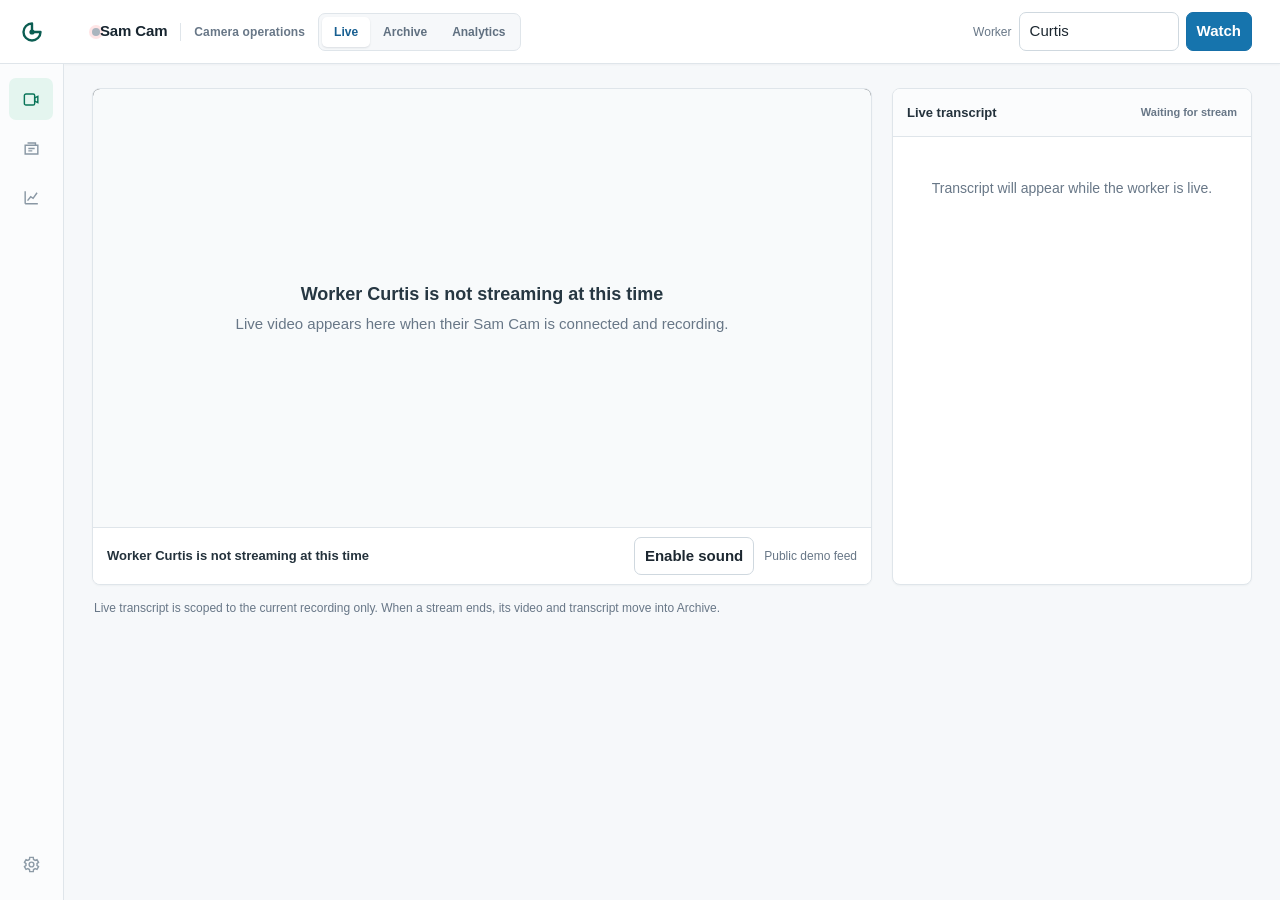
==== cloud/static/index.html @ cf52ad5e "Use conservative archive audio restoration" ====
<!doctype html>
<html lang="en">
<head>
<meta charset="utf-8">
<meta name="viewport" content="width=device-width, initial-scale=1">
<title>Sam Cam</title>
<link rel="icon" type="image/x-icon" href="/static/favicon.ico">
<style>
  :root { color-scheme:dark; --bg:#0d0f12; --panel:#151a20; --panel2:#1b222a; --line:#2a333e; --text:#edf1f7; --muted:#9aa6b5; --green:#45d98b; --red:#ff5a5f; --blue:#7eb7ff; --amber:#f5bd5b; }
  * { box-sizing:border-box; } body { margin:0; min-height:100vh; background:var(--bg); color:var(--text); font:15px/1.5 ui-sans-serif,-apple-system,BlinkMacSystemFont,"Segoe UI",sans-serif; }
  header { min-height:62px; display:flex; align-items:center; gap:20px; padding:10px 22px; border-bottom:1px solid var(--line); background:var(--panel); }
  .brand { font-weight:800; letter-spacing:.02em; white-space:nowrap; } .dot { width:9px; height:9px; display:inline-block; margin-right:8px; border-radius:50%; background:var(--red); box-shadow:0 0 0 3px #ff5a5f28; } .dot.live { background:var(--green); box-shadow:0 0 0 3px #45d98b28; }
  .tabs { display:flex; gap:2px; padding:3px; border:1px solid var(--line); border-radius:8px; background:#11161c; } .tabs button { border:0; background:transparent; color:var(--muted); border-radius:5px; padding:5px 12px; } .tabs button.selected { background:#2a3541; color:var(--text); }
  .worker-form { margin-left:auto; display:flex; align-items:center; gap:8px; } input,button { border:1px solid var(--line); border-radius:7px; background:var(--panel2); color:var(--text); font:inherit; padding:7px 10px; } button { cursor:pointer; } button:hover { background:#26313d; } input { width:142px; }
  main { max-width:1360px; margin:0 auto; padding:22px; } .hidden { display:none !important; } .view { min-width:0; } .hint,.muted { color:var(--muted); font-size:12px; } .empty { color:var(--muted); padding:28px 16px; text-align:center; } .sr-only { position:absolute; width:1px; height:1px; padding:0; margin:-1px; overflow:hidden; clip:rect(0,0,0,0); white-space:nowrap; border:0; }
  .live-grid { display:grid; grid-template-columns:minmax(0,1fr) minmax(280px,360px); gap:18px; } .stage,.transcript,.archive-list,.archive-stage,.analytics-panel { border:1px solid var(--line); border-radius:10px; overflow:hidden; background:var(--panel); }
  .stream { position:relative; min-height:320px; aspect-ratio:16/9; background:#000; } #feed,#archiveVideo,#archiveVideoNext { width:100%; height:100%; position:absolute; inset:0; object-fit:contain; background:#000; } .archive-video { z-index:1; transition:opacity .12s ease; } .archive-video.archive-active { z-index:2; opacity:1; pointer-events:auto; } .archive-video.archive-inactive { z-index:1; opacity:0; pointer-events:none; } .offline { position:absolute; inset:0; display:grid; place-items:center; padding:30px; text-align:center; color:var(--muted); background:#000; } .offline b { display:block; color:var(--text); font-size:18px; margin-bottom:5px; }
  .live-label { position:absolute; top:13px; left:13px; border:1px solid #74343a; border-radius:999px; background:#181116df; color:#ff9b9e; padding:3px 9px; font-size:11px; font-weight:800; letter-spacing:.11em; }
  .bar,.panel-head { display:flex; align-items:center; gap:10px; padding:11px 14px; border-top:1px solid var(--line); } .bar strong,.panel-head strong { margin-right:auto; } .panel-head { border-top:0; border-bottom:1px solid var(--line); }
  #transcript { min-height:340px; max-height:calc(100vh - 155px); overflow:auto; padding:13px 15px; } .line + .line { margin-top:9px; } .time { color:var(--muted); font-size:12px; margin-right:8px; font-variant-numeric:tabular-nums; }
  .notice { margin:14px 2px 0; color:var(--muted); font-size:12px; }
  .archive-grid { display:grid; grid-template-columns:290px minmax(0,1fr); gap:18px; } .archive-list { min-height:560px; } #archiveList { max-height:600px; overflow:auto; } .archive-card { display:block; width:100%; padding:12px 14px; border:0; border-bottom:1px solid var(--line); border-radius:0; background:transparent; text-align:left; } .archive-card:hover,.archive-card.selected { background:#202a35; } .archive-card .title { display:block; font-weight:650; } .archive-card .meta { display:block; color:var(--muted); font-size:12px; margin-top:2px; }
  .archive-player { position:relative; min-height:330px; aspect-ratio:16/9; background:#000; } .archive-player .offline { z-index:3; } .archive-parts { display:flex; gap:8px; flex-wrap:wrap; padding:10px 14px; border-top:1px solid var(--line); background:#11161c; } .archive-part { padding:5px 9px; font-size:12px; } .archive-part.selected { border-color:#278a5d; color:var(--green); background:#173426; }
  .archive-details { display:grid; grid-template-columns:minmax(0,1fr) minmax(250px,340px); min-height:230px; } .archive-copy { padding:13px 15px; } #archiveTranscript { border-left:1px solid var(--line); min-height:230px; max-height:310px; overflow:auto; padding:13px 15px; } .archive-copy h2 { margin:0; font-size:16px; } .archive-copy p { margin:5px 0 0; color:var(--muted); font-size:13px; } .archive-device { display:inline-flex; margin-top:9px; border:1px solid #376584; border-radius:999px; background:#132536; color:#a9d6ff; padding:3px 8px; font-size:11px; font-weight:650; }
  .audio-comparison { border-top:1px solid var(--line); background:#11161c; } .audio-compare-head { padding:12px 14px 9px; } .audio-compare-head strong { display:block; font-size:14px; } .audio-compare-head .hint { display:block; margin-top:2px; } .audio-compare-grid { display:grid; grid-template-columns:repeat(2,minmax(0,1fr)); gap:10px; padding:0 14px 14px; } .audio-compare-card { min-width:0; border:1px solid var(--line); border-radius:8px; padding:10px; background:var(--panel2); } .audio-compare-title { display:flex; align-items:baseline; justify-content:space-between; gap:8px; margin-bottom:8px; } .audio-compare-title strong { font-size:13px; } .audio-waveform { display:block; width:100%; height:58px; margin:0 0 8px; border-radius:5px; background:#0c1116; } .audio-compare-card audio { display:block; width:100%; height:32px; } .audio-compare-card audio[aria-hidden="true"] { display:none; }
  .analytics-panel { padding-bottom:18px; } .analytics-head { padding:17px 18px; display:flex; align-items:end; gap:16px; flex-wrap:wrap; border-bottom:1px solid var(--line); } .analytics-head h1 { margin:0; font-size:18px; } .analytics-head p { margin:2px 0 0; color:var(--muted); font-size:13px; } .analytics-badge { align-self:center; margin-left:auto; border:1px solid #5d4c26; color:var(--amber); border-radius:999px; font-size:10px; letter-spacing:.08em; padding:3px 7px; text-transform:uppercase; }
  .analytics-field { display:grid; gap:4px; color:var(--muted); font-size:11px; } .analytics-field select { min-width:240px; max-width:360px; padding:7px 30px 7px 9px; color:var(--text); background:var(--panel2); border:1px solid var(--line); border-radius:7px; font:inherit; }
  .analytics-loading { padding:38px 18px; color:var(--muted); text-align:center; } .analytics-body { padding:18px; display:grid; gap:18px; } .assumption-controls { display:grid; grid-template-columns:repeat(3,minmax(160px,1fr)); gap:14px; padding-bottom:14px; border-bottom:1px solid var(--line); } .assumption-controls label { display:grid; grid-template-columns:1fr auto; gap:5px 10px; color:var(--muted); font-size:11px; } .assumption-controls input,.assumption-controls select { grid-column:1 / -1; width:100%; } .assumption-controls input { padding:0; accent-color:var(--green); } .assumption-controls select { color:var(--text); background:var(--panel2); border:1px solid var(--line); border-radius:7px; padding:6px 9px; font:inherit; } .control-value { color:var(--text); font-size:13px; font-variant-numeric:tabular-nums; }
  .metric-grid { display:grid; grid-template-columns:repeat(5,minmax(120px,1fr)); gap:10px; } .metric { border:1px solid var(--line); border-radius:8px; padding:11px 12px; background:var(--panel2); } .metric .label { color:var(--muted); font-size:10px; letter-spacing:.07em; text-transform:uppercase; } .metric .value { margin-top:3px; font-size:22px; font-weight:730; font-variant-numeric:tabular-nums; } .metric .sub { color:var(--muted); font-size:11px; }
  .analytics-grid { display:grid; grid-template-columns:minmax(0,1.35fr) minmax(280px,.85fr); gap:18px; } .chart-card { min-width:0; border:1px solid var(--line); border-radius:9px; background:#11161c; padding:14px; } .chart-card h2 { margin:0; font-size:14px; } .chart-card p { margin:2px 0 12px; color:var(--muted); font-size:12px; } .chart { min-height:250px; } .chart svg { display:block; width:100%; height:auto; } .gridline { stroke:#2a333e; stroke-width:1; } .axis-label { fill:#9aa6b5; font-size:10px; } .battery-line { fill:none; stroke:#45d98b; stroke-width:2.2; stroke-dasharray:5 4; } .motion-line { fill:none; stroke:#ff5a5f; stroke-width:1.8; stroke-dasharray:2 3; } .lighting-line { fill:none; stroke:#7aa7ff; stroke-width:1.8; } .sample-point { fill:#4d5c6c; opacity:.55; } .pareto-line { fill:none; stroke:#f5bd5b; stroke-width:2; } .pareto-point { fill:#f5bd5b; stroke:#11161c; stroke-width:1.5; }
  .legend { display:flex; gap:11px; flex-wrap:wrap; color:var(--muted); font-size:11px; margin:0 0 8px; } .legend b { font-weight:650; } .legend .battery { color:var(--green); } .legend .motion { color:var(--red); } .legend .lighting { color:#7aa7ff; }
  .market-fit { border-top:1px solid var(--line); padding-top:15px; } .market-fit h2 { margin:0 0 8px; font-size:14px; } .fit-table { width:100%; border-collapse:collapse; font-variant-numeric:tabular-nums; } .fit-table th,.fit-table td { padding:8px 10px; text-align:left; border-bottom:1px solid var(--line); } .fit-table th { color:var(--muted); font-size:10px; text-transform:uppercase; letter-spacing:.06em; } .fit-score { display:flex; align-items:center; gap:8px; min-width:110px; } .fit-bar { width:76px; height:5px; border-radius:999px; background:var(--line); overflow:hidden; } .fit-bar span { display:block; height:100%; background:var(--green); } .analytics-foot { color:var(--muted); font-size:11px; display:flex; gap:14px; flex-wrap:wrap; } .analytics-foot b { color:var(--text); font-weight:600; }
  @media (max-width:900px) { header { flex-wrap:wrap; gap:10px; } .worker-form { margin-left:0; width:100%; } .worker-form input { flex:1; } .live-grid,.archive-grid,.analytics-grid,.audio-compare-grid { grid-template-columns:1fr; } .archive-list { min-height:0; } #archiveList { max-height:250px; } .metric-grid { grid-template-columns:repeat(2,minmax(0,1fr)); } #transcript { min-height:180px; max-height:280px; } .archive-details { grid-template-columns:1fr; } #archiveTranscript { border-left:0; border-top:1px solid var(--line); } .analytics-field,.analytics-field select { width:100%; min-width:0; max-width:none; } .assumption-controls { grid-template-columns:1fr; } }
</style>
<link rel="stylesheet" href="/static/samsara-ui.css">
</head>
<body>
<aside class="app-rail" aria-label="Application navigation">
  <div class="rail-mark" aria-hidden="true"><svg viewBox="0 0 24 24" fill="none"><path d="M12 3.5a8.5 8.5 0 1 0 8.5 8.5M12 3.5v8.5h8.5" stroke="currentColor" stroke-width="2.4" stroke-linecap="round"/><circle cx="12" cy="12" r="2.6" fill="currentColor"/></svg></div>
  <nav class="rail-nav" aria-label="Workspace views">
    <button class="rail-item active" type="button" data-rail-tab="live" aria-label="Live stream" title="Live stream"><svg viewBox="0 0 24 24"><rect x="3" y="5" width="13" height="14" rx="2"/><path d="m16 10 4-2v8l-4-2z"/></svg></button>
    <button class="rail-item" type="button" data-rail-tab="archive" aria-label="Archive" title="Archive"><svg viewBox="0 0 24 24"><path d="M4 8h16v11H4z"/><path d="M7 5h10v3M8 12h8M8 15h5"/></svg></button>
    <button class="rail-item" type="button" data-rail-tab="analytics" aria-label="Analytics" title="Analytics"><svg viewBox="0 0 24 24"><path d="M4 20V4M4 20h16"/><path d="m7 16 4-5 3 2 5-7"/></svg></button>
  </nav>
  <div class="rail-bottom" aria-hidden="true">
    <span class="rail-item rail-utility"><svg viewBox="0 0 24 24"><circle cx="12" cy="12" r="3"/><path d="M19 12a7.2 7.2 0 0 0-.09-1.13l2-1.56-2-3.46-2.36.95a7.4 7.4 0 0 0-1.96-1.13L14.25 3h-4.5l-.34 2.73A7.4 7.4 0 0 0 7.45 6.86l-2.36-.95-2 3.46 2 1.56A7.2 7.2 0 0 0 5 12c0 .39.03.76.09 1.13l-2 1.56 2 3.46 2.36-.95c.6.48 1.26.86 1.96 1.13L9.75 21h4.5l.34-2.73c.7-.27 1.36-.65 1.96-1.13l2.36.95 2-3.46-2-1.56c.06-.37.09-.74.09-1.13Z"/></svg></span>
  </div>
</aside>
<header>
  <div class="brand"><span id="dot" class="dot"></span>Sam Cam</div>
  <span class="workspace-label">Camera operations</span>
  <nav class="tabs" aria-label="Sam Cam views">
    <button class="selected" data-tab="live">Live</button>
    <button data-tab="archive">Archive</button>
    <button data-tab="analytics">Analytics</button>
  </nav>
  <form class="worker-form" id="workerForm">
    <label class="hint" for="worker">Worker</label>
    <input id="worker" maxlength="63" autocomplete="name" value="Curtis" aria-label="Worker name">
    <button>Watch</button>
  </form>
</header>
<main>
  <section class="view" id="liveView">
    <div class="live-grid">
      <section class="stage">
        <div class="stream">
          <img id="feed" class="hidden" alt="Live Sam Cam video">
          <div class="offline" id="offline"><div><b id="offlineTitle">Worker Curtis is not streaming at this time</b><span>Live video appears here when their Sam Cam is connected and recording.</span></div></div>
          <div id="liveLabel" class="live-label hidden">● LIVE</div>
        </div>
        <div class="bar"><strong id="status">Checking Curtis…</strong><button id="audioToggle" type="button" disabled>Enable sound</button><span class="hint">Public demo feed</span></div>
      </section>
      <section class="transcript">
        <div class="panel-head"><strong>Live transcript</strong><span id="transcriptStatus" class="hint">Waiting for stream</span></div>
        <div id="transcript"><div class="empty">Transcript will appear while the worker is live.</div></div>
      </section>
    </div>
    <p class="notice">Live transcript is scoped to the current recording only. When a stream ends, its video and transcript move into Archive.</p>
  </section>

  <section class="view hidden" id="archiveView">
    <div class="archive-grid">
      <aside class="archive-list"><div class="panel-head"><strong>Recorded sessions</strong><span id="archiveStatus" class="hint" role="status"></span><span id="archiveCount" class="hint"></span></div><div id="archiveList"><div class="empty">Loading archive…</div></div></aside>
      <section class="archive-stage">
        <div class="archive-player"><video id="archiveVideo" controls playsinline preload="auto" class="archive-video archive-active"></video><video id="archiveVideoNext" controls playsinline preload="auto" aria-hidden="true" tabindex="-1" class="archive-video archive-inactive"></video><div id="archiveOffline" class="offline"><div><b>Select a saved recording</b><span>Completed Sam Cam sessions appear here with their transcript.</span></div></div></div>
        <div id="archiveParts" class="archive-parts hidden" aria-label="Recording parts"></div>
        <section id="archiveAudioComparison" class="audio-comparison hidden" aria-label="Original and improved audio comparison"><div class="audio-compare-head"><strong>Audio A/B comparison</strong><span class="hint">Compare the original camera capture with the offline-improved archive audio.</span></div><div class="audio-compare-grid"><article class="audio-compare-card"><div class="audio-compare-title"><strong>Original camera audio</strong><span id="originalAudioStatus" class="hint">Waiting for original capture</span></div><canvas id="originalAudioWaveform" class="audio-waveform" aria-label="Original camera audio waveform"></canvas><audio id="originalArchiveAudio" controls preload="metadata"></audio></article><article class="audio-compare-card"><div class="audio-compare-title"><strong>Improved archive audio</strong><span id="improvedAudioStatus" class="hint">Waiting for improved audio</span></div><canvas id="improvedAudioWaveform" class="audio-waveform" aria-label="Improved archive audio waveform"></canvas><audio id="improvedArchiveAudio" controls preload="metadata"></audio></article></div></section>
        <div class="archive-details"><div class="archive-copy"><h2 id="archiveTitle">Archive</h2><p id="archiveMeta">Choose a session to view its saved video.</p><span id="archiveDevice" class="archive-device hidden"></span></div><div id="archiveTranscript"><div class="empty">The saved transcript will appear here.</div></div></div>
      </section>
    </div>
  </section>

  <section class="view hidden" id="analyticsView">
    <section class="analytics-panel">
      <div class="analytics-head"><div><h1>Customer-fit analytics</h1><p>Use-case suitability estimates from per-video signals and device specifications.</p></div><label class="analytics-field" for="analyticsSession">Saved video<select id="analyticsSession" disabled><option>Loading saved videos…</option></select></label><span class="analytics-badge">Measured + estimated</span></div>
      <div class="analytics-loading" id="analyticsLoading">Choose a completed video to analyze.</div>
      <div class="analytics-body hidden" id="analyticsBody">
        <div class="assumption-controls">
          <label for="startCharge">Starting battery <span class="control-value" id="startChargeValue">100%</span><input id="startCharge" type="range" min="10" max="100" step="5" value="100"></label>
          <label for="mountDistance">Mount distance from neck <span class="control-value" id="mountDistanceValue">15 cm</span><input id="mountDistance" type="range" min="5" max="30" step="1" value="15"></label>
          <label for="targetSession">Target session<select id="targetSession"><option value="60">1 hour · field visit</option><option value="240" selected>4 hours · extended use</option><option value="480">8 hours · full shift</option></select></label>
        </div>
        <div class="metric-grid">
          <div class="metric"><div class="label">Estimated charge after video</div><div class="value" id="metricBattery">—</div><div class="sub" id="metricBatterySub">Listing-based model</div></div>
          <div class="metric"><div class="label">Estimated runtime remaining</div><div class="value" id="metricEta">—</div><div class="sub" id="metricEtaSub">Listing-based range</div></div>
          <div class="metric"><div class="label">Listed device weight</div><div class="value" id="metricWeight">—</div><div class="sub">body camera + built-in battery</div></div>
          <div class="metric"><div class="label">Estimated static moment</div><div class="value" id="metricLoad">—</div><div class="sub" id="metricTorque">Static mount model</div></div>
          <div class="metric"><div class="label">Use-case suitability</div><div class="value" id="metricFit">—</div><div class="sub" id="metricFitSub">Battery, comfort, capture</div></div>
        </div>
        <div class="analytics-grid">
          <section class="chart-card"><h2>Operating profile across the video</h2><p>All series normalized to 0–100.</p><div class="chart" id="timelineChart"></div><div class="legend"><span class="battery"><b>—</b> Battery estimate</span><span class="motion"><b>—</b> Video-derived motion</span><span class="lighting"><b>—</b> Video-derived lighting</span></div></section>
          <section class="chart-card"><h2>Operating-state Pareto frontier</h2><p>Non-dominated comfort × capture moments.</p><div class="chart" id="paretoChart"></div><div class="legend"><span style="color:var(--amber)"><b>—</b> Non-dominated frontier</span></div></section>
        </div>
        <section class="market-fit"><h2>Customer segment fit</h2><div style="overflow-x:auto"><table class="fit-table"><caption class="sr-only">Estimated suitability by customer segment</caption><thead><tr><th>Segment</th><th>Overall</th><th>Battery fit</th><th>Comfort</th><th>Capture</th><th>Readout</th></tr></thead><tbody id="fitRows"></tbody></table></div></section>
        <div class="analytics-foot"><span><b>Video-derived:</b> duration, sampled luminance, frame-to-frame motion.</span><span><b>Scenario model:</b> battery, ETA, static mount moment, wearability proxy, and use-case suitability.</span><span id="analyticsSampleInfo"></span></div>
      </div>
    </section>
  </section>
</main>
<script>
const $ = id => document.getElementById(id);
let worker = new URLSearchParams(location.search).get('worker') || 'Curtis';
let imageGeneration = 0, liveState = {streaming:false}, lastTranscriptFingerprint = '', selectedSession = null, activeArchivePart = null, activeArchiveParts = [], archiveRecordingReady = null, archiveDetailLoadingSession = null, archiveDetails = new Map(), archiveDetailRetryTimer = 0, archivePlayback = null, archivePlayerIndex = 0, archiveHandoffKey = null, archiveHandoffGeneration = 0, archiveSessions = null, archiveRefreshInFlight = false, archiveRefreshRequest = 0, feedReady = false, lastVerifiedLiveAt = 0, offlineCandidateAt = 0;
const archiveAudioVisualizers = new Map();
let liveAudioSocket = null, audioContext = null, audioSessionId = null, audioEnabled = false, audioNextTime = 0, audioReconnectTimer = 0, audioSources = new Set(), audioHighPass = null, audioLowPass = null, audioLimiter = null, audioMasterGain = null, audioFeedbackAnalyser = null, audioFeedbackNotch = null, audioFeedbackHarmonic = null, audioPresence = null, audioFeedbackTimer = 0, audioLastSequence = -1, audioToneCandidateHz = 0, audioToneCandidateTicks = 0, audioToneHoldUntil = 0;
// These values deliberately trade a little latency for smooth, low-risk live
// speech. The 3.2 kHz cap keeps core voice intelligibility while attenuating
// much of the high-frequency whistle that becomes painful in open-air playback.
// This is browser-side playback protection only: it cannot remove physical
// acoustic feedback already re-recorded by the body-camera microphone. Use
// headphones or keep the capture device away from speakers to break that loop.
const LIVE_AUDIO_RATE = 16000, LIVE_AUDIO_JITTER_SECONDS = .42, LIVE_AUDIO_MAX_LEAD_SECONDS = 1.5, LIVE_AUDIO_SPEAKER_GAIN = .045, LIVE_AUDIO_TONE_GAIN = .025, LIVE_AUDIO_CROSSFADE_SECONDS = .006, LIVE_AUDIO_TONE_MIN_HZ = 650, LIVE_AUDIO_TONE_MAX_HZ = 3000, LIVE_AUDIO_TONE_STABILITY_HZ = 70;
$('worker').value = worker;

const url = path => `${path}${path.includes('?') ? '&' : '?'}t=${Date.now()}`;
const label = (name = worker) => `Worker ${name} is not streaming at this time`;
const formatDuration = seconds => { seconds = Math.max(0, Math.round(Number(seconds) || 0)); const h=Math.floor(seconds/3600),m=Math.floor((seconds%3600)/60),s=seconds%60; return h ? `${h}h ${m}m` : m ? `${m}m ${s}s` : `${s}s`; };
const formatBytes = bytes => { bytes=Number(bytes)||0; return bytes > 1e9 ? `${(bytes/1e9).toFixed(2)} GB` : bytes > 1e6 ? `${(bytes/1e6).toFixed(1)} MB` : `${Math.round(bytes/1e3)} KB`; };
const formatTime = seconds => { seconds=Math.max(0,Math.floor(Number(seconds)||0)); return `${Math.floor(seconds/60)}:${String(seconds%60).padStart(2,'0')}`; };
const formatDate = epoch => epoch ? new Date(Number(epoch)*1000).toLocaleString([], {month:'short', day:'numeric', hour:'numeric', minute:'2-digit'}) : 'Recording';

function audioSocketUrl() { return `${location.protocol==='https:'?'wss':'ws'}://${location.host}/ws/live-audio/${encodeURIComponent(worker)}`; }
function updateAudioUi() { const button=$('audioToggle'); button.disabled=!liveState.streaming; button.textContent=audioEnabled?'Mute sound':'Enable sound'; }
function ensureFeedbackSafeAudioGraph() { if (!audioContext || audioLimiter) return; audioFeedbackAnalyser=audioContext.createAnalyser(); audioFeedbackAnalyser.fftSize=1024; audioFeedbackAnalyser.smoothingTimeConstant=.16; audioHighPass=audioContext.createBiquadFilter(); audioHighPass.type='highpass'; audioHighPass.frequency.value=160; audioHighPass.Q.value=.707; audioFeedbackNotch=audioContext.createBiquadFilter(); audioFeedbackNotch.type='peaking'; audioFeedbackNotch.frequency.value=1600; audioFeedbackNotch.Q.value=16; audioFeedbackNotch.gain.value=0; audioFeedbackHarmonic=audioContext.createBiquadFilter(); audioFeedbackHarmonic.type='peaking'; audioFeedbackHarmonic.frequency.value=2400; audioFeedbackHarmonic.Q.value=14; audioFeedbackHarmonic.gain.value=0; audioLowPass=audioContext.createBiquadFilter(); audioLowPass.type='lowpass'; audioLowPass.frequency.value=3200; audioLowPass.Q.value=.707; audioPresence=audioContext.createBiquadFilter(); audioPresence.type='peaking'; audioPresence.frequency.value=1450; audioPresence.Q.value=.75; audioPresence.gain.value=1.2; audioLimiter=audioContext.createDynamicsCompressor(); audioLimiter.threshold.value=-30; audioLimiter.knee.value=0; audioLimiter.ratio.value=20; audioLimiter.attack.value=.003; audioLimiter.release.value=.18; audioMasterGain=audioContext.createGain(); audioMasterGain.gain.value=LIVE_AUDIO_SPEAKER_GAIN; audioFeedbackAnalyser.connect(audioHighPass).connect(audioFeedbackNotch).connect(audioFeedbackHarmonic).connect(audioLowPass).connect(audioPresence).connect(audioLimiter).connect(audioMasterGain).connect(audioContext.destination); }
function resetFeedbackToneGuard() { if (!audioContext || !audioMasterGain || !audioFeedbackNotch || !audioFeedbackHarmonic) return; const now=audioContext.currentTime; audioToneCandidateHz=0; audioToneCandidateTicks=0; audioToneHoldUntil=0; audioFeedbackNotch.gain.setTargetAtTime(0,now,.03); audioFeedbackHarmonic.gain.setTargetAtTime(0,now,.03); audioMasterGain.gain.setTargetAtTime(LIVE_AUDIO_SPEAKER_GAIN,now,.03); }
function inspectFeedbackTone() { if (!audioEnabled || !audioContext || !audioFeedbackAnalyser || !audioFeedbackNotch || !audioFeedbackHarmonic || !audioMasterGain) return; const spectrum=new Float32Array(audioFeedbackAnalyser.frequencyBinCount); audioFeedbackAnalyser.getFloatFrequencyData(spectrum); const binHz=LIVE_AUDIO_RATE/audioFeedbackAnalyser.fftSize; const low=Math.max(1,Math.ceil(LIVE_AUDIO_TONE_MIN_HZ/binHz)), high=Math.min(spectrum.length-1,Math.floor(LIVE_AUDIO_TONE_MAX_HZ/binHz)); const floor=[]; let peak=-Infinity, peakIndex=low; for(let index=low;index<=high;index+=2) { const value=spectrum[index]; if (Number.isFinite(value)) { floor.push(value); if(value>peak) { peak=value; peakIndex=index; } } } if(floor.length<12) return; floor.sort((a,b)=>a-b); const median=floor[Math.floor(floor.length/2)], frequency=peakIndex*binHz, stable=Math.abs(frequency-audioToneCandidateHz)<=LIVE_AUDIO_TONE_STABILITY_HZ; audioToneCandidateHz=stable ? (audioToneCandidateHz*.7+frequency*.3) : frequency; audioToneCandidateTicks=peak>-42 && peak-median>=17 ? (stable ? audioToneCandidateTicks+1 : 1) : 0; const now=audioContext.currentTime; if(audioToneCandidateTicks>=4) { const primary=Math.max(LIVE_AUDIO_TONE_MIN_HZ,Math.min(LIVE_AUDIO_TONE_MAX_HZ,audioToneCandidateHz)); const harmonic=primary*2; audioFeedbackNotch.frequency.setTargetAtTime(primary,now,.012); audioFeedbackNotch.gain.setTargetAtTime(-22,now,.012); if(harmonic<LIVE_AUDIO_TONE_MAX_HZ) { audioFeedbackHarmonic.frequency.setTargetAtTime(harmonic,now,.012); audioFeedbackHarmonic.gain.setTargetAtTime(-12,now,.012); } else audioFeedbackHarmonic.gain.setTargetAtTime(0,now,.02); audioMasterGain.gain.setTargetAtTime(LIVE_AUDIO_TONE_GAIN,now,.015); audioToneHoldUntil=now+.45; } else if(now>audioToneHoldUntil) resetFeedbackToneGuard(); }
function startFeedbackToneGuard() { if (audioFeedbackTimer) return; audioFeedbackTimer=setInterval(inspectFeedbackTone,50); }
function stopFeedbackToneGuard() { if (audioFeedbackTimer) { clearInterval(audioFeedbackTimer); audioFeedbackTimer=0; } resetFeedbackToneGuard(); }
function clearScheduledAudio() { if (!audioContext) return; const fadeAt=audioContext.currentTime+.008; audioSources.forEach(entry=>{ try { entry.gain.gain.cancelScheduledValues(fadeAt); entry.gain.gain.setTargetAtTime(0,fadeAt,.003); entry.source.stop(fadeAt+.025); } catch {} }); audioSources.clear(); audioNextTime=audioContext.currentTime; audioLastSequence=-1; }
function disconnectLiveAudio() { if (audioReconnectTimer) { clearTimeout(audioReconnectTimer); audioReconnectTimer=0; } const socket=liveAudioSocket; liveAudioSocket=null; if (socket && socket.readyState<2) socket.close(); clearScheduledAudio(); stopFeedbackToneGuard(); }
function scheduleLivePcm(packet) { if (!audioEnabled || !audioContext || audioContext.state!=='running' || packet.byteLength<=4) return; const sequence=new DataView(packet,0,4).getUint32(0,false); if(audioLastSequence>=0 && sequence<=audioLastSequence) return; audioLastSequence=sequence; const sampleBytes=(packet.byteLength-4)&~1; if (!sampleBytes) return; const samples=new Int16Array(packet,4,sampleBytes/2); const buffer=audioContext.createBuffer(1,samples.length,LIVE_AUDIO_RATE); const output=buffer.getChannelData(0); for(let index=0;index<samples.length;index++) output[index]=samples[index]/32768; const now=audioContext.currentTime; if (audioNextTime<now-.1 || audioNextTime>now+LIVE_AUDIO_MAX_LEAD_SECONDS) clearScheduledAudio(); ensureFeedbackSafeAudioGraph(); const firstPacket=audioSources.size===0, startAt=Math.max(now+LIVE_AUDIO_JITTER_SECONDS, audioNextTime-(firstPacket?0:LIVE_AUDIO_CROSSFADE_SECONDS)), endAt=startAt+buffer.duration, fade=Math.min(LIVE_AUDIO_CROSSFADE_SECONDS,buffer.duration/4); const source=audioContext.createBufferSource(), packetGain=audioContext.createGain(), entry={source,gain:packetGain}; source.buffer=buffer; packetGain.gain.setValueAtTime(0,startAt); packetGain.gain.linearRampToValueAtTime(1,startAt+fade); packetGain.gain.setValueAtTime(1,Math.max(startAt+fade,endAt-fade)); packetGain.gain.linearRampToValueAtTime(0,endAt); source.connect(packetGain).connect(audioFeedbackAnalyser); source.onended=()=>audioSources.delete(entry); audioSources.add(entry); source.start(startAt); source.stop(endAt); audioNextTime=endAt; startFeedbackToneGuard(); updateAudioUi(); }
function connectLiveAudio() { if (!audioEnabled || !liveState.streaming || (liveAudioSocket && liveAudioSocket.readyState<2)) return; const expectedWorker=worker, expectedSession=liveState.session_id || ''; const socket=new WebSocket(audioSocketUrl()); liveAudioSocket=socket; socket.binaryType='arraybuffer'; socket.onopen=()=>{ if (socket===liveAudioSocket) updateAudioUi('Waiting for camera audio…'); }; socket.onmessage=event=>{ if (socket!==liveAudioSocket || worker!==expectedWorker || (liveState.session_id||'')!==expectedSession || !(event.data instanceof ArrayBuffer)) return; scheduleLivePcm(event.data); }; socket.onclose=()=>{ if (socket!==liveAudioSocket) return; liveAudioSocket=null; if (audioEnabled && liveState.streaming && worker===expectedWorker && (liveState.session_id||'')===expectedSession) { updateAudioUi('Reconnecting sound…'); audioReconnectTimer=setTimeout(connectLiveAudio,750); } }; socket.onerror=()=>socket.close(); }
async function toggleLiveAudio() { audioEnabled=!audioEnabled; if (!audioEnabled) { disconnectLiveAudio(); updateAudioUi('Sound is muted'); return; } const AudioContextClass=window.AudioContext||window.webkitAudioContext; if (!AudioContextClass) { audioEnabled=false; updateAudioUi('This browser cannot play live audio'); return; } if (!audioContext || audioContext.state==='closed') { audioContext=new AudioContextClass(); audioHighPass=null; audioLowPass=null; audioLimiter=null; audioMasterGain=null; audioFeedbackAnalyser=null; audioFeedbackNotch=null; audioFeedbackHarmonic=null; audioPresence=null; } try { await audioContext.resume(); ensureFeedbackSafeAudioGraph(); audioNextTime=audioContext.currentTime+LIVE_AUDIO_JITTER_SECONDS; updateAudioUi(); connectLiveAudio(); } catch { audioEnabled=false; updateAudioUi('Enable sound was blocked by the browser'); } }

function resetLiveTranscript(message='Transcript will appear while the worker is live.') { $('transcript').replaceChildren(); const row=document.createElement('div'); row.className='empty'; row.textContent=message; $('transcript').append(row); lastTranscriptFingerprint=''; }
function renderOffline() { feedReady=false; audioSessionId=null; disconnectLiveAudio(); $('dot').classList.remove('live'); $('feed').classList.add('hidden'); $('offline').classList.remove('hidden'); $('liveLabel').classList.add('hidden'); $('offlineTitle').textContent=label(); $('status').textContent=label(); $('transcriptStatus').textContent='Waiting for stream'; updateAudioUi('Sound is off'); resetLiveTranscript(); }
function renderLive(data) { if (audioSessionId!==(data.session_id||'')) { disconnectLiveAudio(); audioSessionId=data.session_id||''; } $('dot').classList.add('live'); $('feed').classList.remove('hidden'); $('liveLabel').classList.remove('hidden'); $('status').textContent=`${data.worker || worker} is live`; if (!$('feed').src || $('feed').dataset.worker !== worker || $('feed').dataset.session !== data.session_id) { feedReady=false; $('feed').dataset.worker=worker; $('feed').dataset.session=data.session_id || ''; $('offlineTitle').textContent=`Connecting to ${data.worker || worker}'s live camera…`; $('offline').classList.remove('hidden'); $('feed').src=url(`/stream/${encodeURIComponent(worker)}.mjpg`); } else if (feedReady) { $('offline').classList.add('hidden'); } updateAudioUi(data.audio_available?'Live camera sound ready':undefined); connectLiveAudio(); }
function setWorker(next) { disconnectLiveAudio(); audioSessionId=null; worker=next.trim()||'Curtis'; $('worker').value=worker; const current=new URL(location.href); current.searchParams.set('worker',worker); history.replaceState({},'',current); imageGeneration++; lastVerifiedLiveAt=0; offlineCandidateAt=0; liveState={streaming:false}; $('feed').removeAttribute('src'); selectedSession=null; archiveRecordingReady=null; archiveDetailLoadingSession=null; archiveSessions=null; archiveDetails.clear(); if (archiveDetailRetryTimer) { clearTimeout(archiveDetailRetryTimer); archiveDetailRetryTimer=0; } resetArchivePlayback(); resetArchiveAudioComparison(); clearArchiveParts(); analyticsSessionId=null; analyticsData=null; analyticsRequest++; analyticsCache.clear(); renderOffline(); refreshArchives(); refreshAnalytics(); }
async function refreshStatus() { try { const response=await fetch(url(`/api/worker/${encodeURIComponent(worker)}`),{cache:'no-store'}); if (!response.ok) throw new Error(`status ${response.status}`); const data=await response.json(); const changed=data.session_id && data.session_id!==liveState.session_id; if (data.streaming) { offlineCandidateAt=0; lastVerifiedLiveAt=Date.now(); liveState=data; if(changed) resetLiveTranscript('Listening to this recording…'); renderLive(data); return; } if (!offlineCandidateAt) offlineCandidateAt=Date.now(); if (Date.now()-offlineCandidateAt<4000 && liveState.streaming) return; liveState=data; renderOffline(); } catch { if (liveState.streaming && Date.now()-lastVerifiedLiveAt<8000) { $('status').textContent=`${worker} is reconnecting…`; return; } liveState={streaming:false}; renderOffline(); } }
async function refreshTranscript() { if (!liveState.streaming) return; try { const response=await fetch(url(`/api/worker/${encodeURIComponent(worker)}/transcript`),{cache:'no-store'}); const data=await response.json(); if (!data.live || data.session_id!==liveState.session_id) return; const lines=data.lines||[]; const fingerprint=`${data.session_id}:${lines.map(line=>`${line.id}:${line.text}`).join('|')}`; if (fingerprint===lastTranscriptFingerprint) return; lastTranscriptFingerprint=fingerprint; const target=$('transcript'); target.replaceChildren(); if (!lines.length) { const empty=document.createElement('div'); empty.className='empty'; empty.textContent='No recognized speech yet.'; target.append(empty); $('transcriptStatus').textContent='Listening'; return; } lines.slice(-100).forEach(line=>{const row=document.createElement('div'); row.className='line'; const stamp=document.createElement('span'); stamp.className='time'; stamp.textContent=formatTime(line.started); row.append(stamp,document.createTextNode(line.text)); target.append(row);}); target.scrollTop=target.scrollHeight; $('transcriptStatus').textContent='Live'; } catch { $('transcriptStatus').textContent='Unavailable'; } }

function setArchiveStatus(message='') { $('archiveStatus').textContent=message; }
function renderArchiveList(sessions) { const target=$('archiveList'); target.replaceChildren(); $('archiveCount').textContent=sessions.length ? `${sessions.length} saved` : ''; if (!sessions.length) { const empty=document.createElement('div'); empty.className='empty'; empty.textContent='No saved sessions yet. End a live recording and it will appear here.'; target.append(empty); return; } sessions.forEach(session=>{ const button=document.createElement('button'); button.className=`archive-card${selectedSession===session.session_id?' selected':''}`; const title=document.createElement('span'); title.className='title'; title.textContent=formatDate(session.started_at); const meta=document.createElement('span'); meta.className='meta'; const videoStatus=session.recording_ready ? 'saved video' : Number(session.segment_count) ? 'playable parts' : 'stitching video'; meta.textContent=`${formatDuration(session.duration_seconds)} · ${videoStatus} · ${session.transcript_count} transcript lines`; button.append(title,meta); button.onclick=()=>selectArchive(session.session_id); target.append(button); }); }
async function refreshArchives() { if (archiveRefreshInFlight) return; archiveRefreshInFlight=true; const request=++archiveRefreshRequest, expectedWorker=worker; try { const response=await fetch(url(`/api/worker/${encodeURIComponent(expectedWorker)}/archives`),{cache:'no-store'}); if (!response.ok) throw new Error(`archive status ${response.status}`); const payload=await response.json(); if (!Array.isArray(payload.sessions)) throw new Error('archive payload is invalid'); if (request!==archiveRefreshRequest || worker!==expectedWorker) return; const sessions=payload.sessions; archiveSessions=sessions; setArchiveStatus(''); renderArchiveList(sessions); if (!selectedSession && sessions.length) { void selectArchive(sessions[0].session_id); return; } const selected=sessions.find(session=>session.session_id===selectedSession); const needsRecordingRefresh=selected && Boolean(selected.recording_ready)!==archiveRecordingReady; const needsPartRefresh=selected && !selected.recording_ready && Number(selected.segment_count)>0 && activeArchiveParts.length!==Number(selected.segment_count); if (selected && archiveDetailLoadingSession!==selectedSession && (needsRecordingRefresh||needsPartRefresh)) void selectArchive(selected.session_id); } catch { if (request!==archiveRefreshRequest || worker!==expectedWorker) return; if (Array.isArray(archiveSessions)) { setArchiveStatus('Reconnecting — showing last saved list'); return; } setArchiveStatus('Reconnecting…'); const target=$('archiveList'); target.replaceChildren(); const empty=document.createElement('div'); empty.className='empty'; empty.textContent='Archive is temporarily unavailable. Retrying automatically…'; target.append(empty); } finally { if (request===archiveRefreshRequest) archiveRefreshInFlight=false; } }
function archivePlayers() { return [$('archiveVideo'), $('archiveVideoNext')]; }
function activeArchiveVideo() { return archivePlayers()[archivePlayerIndex]; }
function standbyArchiveVideo() { return archivePlayers()[1-archivePlayerIndex]; }
function setArchivePlayerActive(video, active) { video.classList.toggle('archive-active',active); video.classList.toggle('archive-inactive',!active); }
function resetArchivePlayback() { archiveHandoffGeneration++; archiveHandoffKey=null; archivePlayback=null; archivePlayerIndex=0; archivePlayers().forEach((video,index)=>{ video.pause(); video.removeAttribute('src'); video.load(); setArchivePlayerActive(video,index===0); }); }
function archiveAudioEntries() { return [{player:$('originalArchiveAudio'),canvas:$('originalAudioWaveform'),status:$('originalAudioStatus'),variant:'original'},{player:$('improvedArchiveAudio'),canvas:$('improvedAudioWaveform'),status:$('improvedAudioStatus'),variant:'improved'}]; }
function clearAudioWaveform(canvas) { const ratio=window.devicePixelRatio||1, width=Math.max(1,Math.round(canvas.clientWidth*ratio)), height=Math.max(1,Math.round(canvas.clientHeight*ratio)); if(canvas.width!==width||canvas.height!==height){canvas.width=width;canvas.height=height;} const context=canvas.getContext('2d'); context.fillStyle='#0c1116'; context.fillRect(0,0,width,height); context.strokeStyle='#3b4a59'; context.lineWidth=Math.max(1,ratio); context.beginPath(); context.moveTo(0,height/2); context.lineTo(width,height/2); context.stroke(); }
function drawArchiveAudioWaveform(state) { const {player,canvas,analyser}=state; clearAudioWaveform(canvas); const context=canvas.getContext('2d'), values=new Uint8Array(analyser.fftSize); analyser.getByteTimeDomainData(values); const width=canvas.width,height=canvas.height; context.strokeStyle=state.variant==='original'?'#f5bd5b':'#45d98b'; context.lineWidth=Math.max(1,window.devicePixelRatio||1); context.beginPath(); values.forEach((value,index)=>{const x=index/(values.length-1)*width,y=(value/255)*height; if(index)context.lineTo(x,y);else context.moveTo(x,y);}); context.stroke(); if(!player.paused&&!player.ended) state.frame=requestAnimationFrame(()=>drawArchiveAudioWaveform(state)); else state.frame=0; }
function ensureArchiveAudioViewer(entry) { let state=archiveAudioVisualizers.get(entry.player.id); if(state) return state; state={...entry,context:null,analyser:null,frame:0}; archiveAudioVisualizers.set(entry.player.id,state); const attach=()=>{if(state.context)return true;const AudioContextClass=window.AudioContext||window.webkitAudioContext;if(!AudioContextClass)return false;try{state.context=new AudioContextClass();state.analyser=state.context.createAnalyser();state.analyser.fftSize=512;state.analyser.smoothingTimeConstant=.72;state.source=state.context.createMediaElementSource(entry.player);state.source.connect(state.analyser).connect(state.context.destination);return true;}catch{return false;}}; entry.player.addEventListener('play',()=>{archiveAudioEntries().filter(other=>other.player!==entry.player).forEach(other=>other.player.pause()); if(!attach()){entry.status.textContent='Audio visualization is unavailable';return;} state.context.resume().catch(()=>{}); if(!state.frame) drawArchiveAudioWaveform(state);}); entry.player.addEventListener('error',()=>{entry.status.textContent='Audio could not load yet';}); return state; }
function resetArchiveAudioComparison() { $('archiveAudioComparison').classList.add('hidden'); archiveAudioEntries().forEach(entry=>{entry.player.pause(); entry.player.removeAttribute('src'); entry.player.dataset.source=''; entry.player.load(); entry.status.textContent=entry.variant==='original'?'Waiting for original capture':'Waiting for improved audio'; clearAudioWaveform(entry.canvas);}); }
function setArchiveAudioSource(entry, source, ready, status) { entry.status.textContent=status; if(!ready){entry.player.pause(); entry.player.removeAttribute('src'); entry.player.dataset.source=''; entry.player.setAttribute('aria-hidden','true'); entry.player.load(); clearAudioWaveform(entry.canvas); return;} entry.player.removeAttribute('aria-hidden'); if(entry.player.dataset.source!==source){entry.player.pause(); entry.player.src=source; entry.player.dataset.source=source; entry.player.load();} clearAudioWaveform(entry.canvas); ensureArchiveAudioViewer(entry); }
function renderArchiveAudioComparison(detail) { const originalReady=Boolean(detail.original_recording_ready), improvedReady=Boolean(detail.recording_ready); const section=$('archiveAudioComparison'); section.classList.toggle('hidden',!originalReady&&!improvedReady); if(!originalReady&&!improvedReady) return; const entries=archiveAudioEntries(), original=entries[0], improved=entries[1], originalSource=`/archive/${encodeURIComponent(detail.session_id)}/original.mp4`, improvedSource=`/archive/${encodeURIComponent(detail.session_id)}/video.mp4`; setArchiveAudioSource(original,originalSource,originalReady,originalReady?`Original · ${formatBytes(detail.original_recording_size_bytes)}`:'Original will be available after the recording is archived'); setArchiveAudioSource(improved,improvedSource,improvedReady,improvedReady?`Improved · ${formatBytes(detail.recording_size_bytes)}`:'Improved audio is processing'); }
function clearArchiveParts() { activeArchivePart=null; activeArchiveParts=[]; const parts=$('archiveParts'); parts.replaceChildren(); parts.classList.add('hidden'); }
function archiveBaseMeta(detail) { return `${formatDuration(detail.duration_seconds)} saved video · ${formatBytes(detail.recording_size_bytes || detail.size_bytes)} · ${detail.source || 'Sam Cam recording'}`; }
function renderArchiveDevice(detail) { const device=String(detail.capture_device||'').trim(), badge=$('archiveDevice'); badge.textContent=device ? `Captured with ${device}` : ''; badge.classList.toggle('hidden',!device); }
function archivePartUrl(detail, part) { return `/archive/${encodeURIComponent(detail.session_id)}/segment/${encodeURIComponent(part.sequence)}.mp4`; }
function showArchiveVideo(source, playback) { const video=activeArchiveVideo(); if (archivePlayback && archivePlayback.source===source) return; video.pause(); video.removeAttribute('src'); video.src=source; video.load(); archivePlayback={...playback,source}; $('archiveOffline').classList.add('hidden'); }
function showArchivePlaceholder(title, message) { resetArchivePlayback(); $('archiveOffline').classList.remove('hidden'); $('archiveOffline').replaceChildren(); const copy=document.createElement('div'); const heading=document.createElement('b'); heading.textContent=title; const detail=document.createElement('span'); detail.textContent=message; copy.append(heading,detail); $('archiveOffline').append(copy); }
function recoverArchiveMedia(video) { const playback=archivePlayback; if (video!==activeArchiveVideo() || !playback || playback.sessionId!==selectedSession) return; const sessionId=playback.sessionId, detail=archiveDetails.get(sessionId); archivePlayback=null; archiveHandoffKey=null; if (playback.kind==='recording' && detail && renderArchiveParts(detail)) { $('archiveMeta').textContent=`${archiveBaseMeta(detail)} · reconnecting full recording…`; retryArchiveDetail(sessionId); return; } showArchivePlaceholder('Archive reconnecting…','Saved video will retry automatically.'); retryArchiveDetail(sessionId); }
function refreshPartButtons() { document.querySelectorAll('#archiveParts .archive-part').forEach(button=>button.classList.toggle('selected',Number(button.dataset.sequence)===activeArchivePart)); }
function archivePlaybackPosition() { const video=activeArchiveVideo(); let position=Math.max(0,Number(video.currentTime)||0); if (archivePlayback?.kind!=='part') return position; const index=activeArchiveParts.findIndex(part=>Number(part.sequence)===Number(archivePlayback.sequence)); for (const part of activeArchiveParts.slice(0,Math.max(0,index))) position+=Math.max(0,Number(part.duration_seconds)||0); return position; }
function playArchivePart(detail, part) { if (!part || detail.session_id!==selectedSession) return; activeArchivePart=Number(part.sequence); refreshPartButtons(); const position=activeArchiveParts.findIndex(item=>Number(item.sequence)===activeArchivePart); $('archiveMeta').textContent=`${archiveBaseMeta(detail)} · Part ${position+1} of ${activeArchiveParts.length}`; showArchiveVideo(archivePartUrl(detail,part),{kind:'part',sessionId:detail.session_id,sequence:activeArchivePart}); }
function renderArchiveParts(detail) { const parts=(Array.isArray(detail.segments)?detail.segments:[]).filter(part=>Number.isInteger(Number(part.sequence))&&Number(part.sequence)>=0).sort((left,right)=>Number(left.sequence)-Number(right.sequence)); if (!parts.length) return false; const wantedSequence=activeArchivePart; activeArchiveParts=parts; const target=$('archiveParts'); target.replaceChildren(); target.classList.remove('hidden'); parts.forEach((part,index)=>{const button=document.createElement('button'); button.type='button'; button.className='archive-part'; button.dataset.sequence=String(part.sequence); button.textContent=`Part ${index+1}${Number(part.duration_seconds)>0 ? ` · ${formatDuration(part.duration_seconds)}` : ''}`; button.addEventListener('click',()=>playArchivePart(detail,part)); target.append(button);}); playArchivePart(detail,parts.find(part=>Number(part.sequence)===wantedSequence)||parts[0]); return true; }
function waitForArchiveVideo(video, event, readyState, timeout=10000) { return new Promise(resolve=>{ if (video.readyState>=readyState) return resolve(true); const finish=value=>{clearTimeout(timer); video.removeEventListener(event,onReady); video.removeEventListener('error',onError); resolve(value);}; const onReady=()=>finish(true), onError=()=>finish(false), timer=setTimeout(()=>finish(false),timeout); video.addEventListener(event,onReady,{once:true}); video.addEventListener('error',onError,{once:true}); }); }
function seekArchiveVideo(video, seconds, timeout=10000) { if (!(seconds>0 && Number.isFinite(video.duration))) return Promise.resolve(true); const target=Math.min(seconds,Math.max(0,video.duration-.05)); if (Math.abs(video.currentTime-target)<.05) return Promise.resolve(true); return new Promise(resolve=>{ const finish=value=>{clearTimeout(timer); video.removeEventListener('seeked',onSeeked); video.removeEventListener('error',onError); resolve(value);}; const onSeeked=()=>finish(true), onError=()=>finish(false), timer=setTimeout(()=>finish(false),timeout); video.addEventListener('seeked',onSeeked,{once:true}); video.addEventListener('error',onError,{once:true}); video.currentTime=target; }); }
async function handoffToStitchedRecording(detail) { const source=`/archive/${encodeURIComponent(detail.session_id)}/video.mp4`; if (archivePlayback?.source===source || archiveHandoffKey===source) return; const canKeepPlaying=archivePlayback?.kind==='part' && archivePlayback.sessionId===detail.session_id && activeArchiveParts.length>0; if (!canKeepPlaying) { clearArchiveParts(); showArchiveVideo(source,{kind:'recording',sessionId:detail.session_id}); return; } const handoff=++archiveHandoffGeneration; archiveHandoffKey=source; const incoming=standbyArchiveVideo(); incoming.pause(); incoming.removeAttribute('src'); incoming.src=source; incoming.load(); if (!await waitForArchiveVideo(incoming,'loadedmetadata',1) || handoff!==archiveHandoffGeneration || selectedSession!==detail.session_id) { if (handoff===archiveHandoffGeneration) { archiveHandoffKey=null; retryArchiveDetail(detail.session_id); } return; } const targetTime=archivePlaybackPosition(); const active=activeArchiveVideo(); const resume=!active.paused && !active.ended; if (!await seekArchiveVideo(incoming,targetTime) || handoff!==archiveHandoffGeneration || selectedSession!==detail.session_id || !await waitForArchiveVideo(incoming,'canplay',3)) { if (handoff===archiveHandoffGeneration) { archiveHandoffKey=null; retryArchiveDetail(detail.session_id); } return; } setArchivePlayerActive(active,false); setArchivePlayerActive(incoming,true); archivePlayerIndex=1-archivePlayerIndex; archivePlayback={kind:'recording',sessionId:detail.session_id,source}; clearArchiveParts(); archiveHandoffKey=null; if (resume) incoming.play().catch(()=>{}); window.setTimeout(()=>{ if (active!==activeArchiveVideo()) { active.pause(); active.removeAttribute('src'); active.load(); } },180); }
function renderArchiveTranscript(detail) { const transcript=$('archiveTranscript'); transcript.replaceChildren(); if (!detail.transcript.length) { const empty=document.createElement('div'); empty.className='empty'; empty.textContent='No recognized speech was saved for this session.'; transcript.append(empty); return; } detail.transcript.forEach(line=>{const item=document.createElement('div'); item.className='line'; const stamp=document.createElement('span'); stamp.className='time'; stamp.textContent=formatTime(line.started); item.append(stamp,document.createTextNode(line.text)); transcript.append(item);}); }
function retryArchiveDetail(sessionId) { if (archiveDetailRetryTimer) clearTimeout(archiveDetailRetryTimer); archiveDetailRetryTimer=window.setTimeout(()=>{ archiveDetailRetryTimer=0; if (selectedSession===sessionId) void selectArchive(sessionId); },1500); }
async function selectArchive(sessionId) { const changed=sessionId!==selectedSession; const cached=archiveDetails.get(sessionId); if (changed) { selectedSession=sessionId; archiveRecordingReady=null; archiveHandoffGeneration++; archiveHandoffKey=null; resetArchiveAudioComparison(); clearArchiveParts(); $('archiveDevice').classList.add('hidden'); if (!cached) showArchivePlaceholder('Loading saved video…','Fetching this recording and its uploaded parts.'); } archiveDetailLoadingSession=sessionId; try { const response=await fetch(url(`/api/archive/${encodeURIComponent(sessionId)}`),{cache:'no-store'}); if (!response.ok) throw new Error(`archive detail ${response.status}`); const detail=await response.json(); if (sessionId!==selectedSession) return; archiveDetails.set(sessionId,detail); archiveRecordingReady=Boolean(detail.recording_ready); window.archiveDetail=detail; $('archiveTitle').textContent=`${detail.worker_name} · ${formatDate(detail.started_at)}`; $('archiveMeta').textContent=archiveBaseMeta(detail); renderArchiveDevice(detail); renderArchiveAudioComparison(detail); if (detail.recording_ready) { void handoffToStitchedRecording(detail); } else if (!renderArchiveParts(detail)) { showArchivePlaceholder('Stitching saved video…','The first playable part will appear here as soon as it is uploaded.'); } renderArchiveTranscript(detail); } catch { if (sessionId!==selectedSession) return; if (cached) { $('archiveMeta').textContent=`${archiveBaseMeta(cached)} · reconnecting archive…`; renderArchiveDevice(cached); renderArchiveAudioComparison(cached); } else { $('archiveMeta').textContent='Archive connection interrupted. Retrying automatically…'; $('archiveDevice').classList.add('hidden'); } retryArchiveDetail(sessionId); } finally { if (archiveDetailLoadingSession===sessionId) archiveDetailLoadingSession=null; } }

let analyticsSessionId = null, analyticsData = null, analyticsRequest = 0;
const analyticsCache = new Map();
const clamp = value => Math.max(0, Math.min(100, Number(value) || 0));
const average = values => values.length ? values.reduce((sum, value) => sum + value, 0) / values.length : 0;
const fmtEta = minutes => minutes >= 60 ? `${(minutes / 60).toFixed(minutes >= 600 ? 0 : 1)} h` : `${Math.round(minutes)} min`;

function syncAnalyticsOptions(sessions) {
  const select = $('analyticsSession');
  const ready = sessions.filter(session => session.analytics_ready);
  const next = ready.some(session => session.session_id === analyticsSessionId) ? analyticsSessionId : ready[0]?.session_id || null;
  select.replaceChildren();
  if (!next) {
    const option = document.createElement('option'); option.textContent = 'No completed videos'; select.append(option); select.disabled = true;
    analyticsRequest++; analyticsSessionId = null; analyticsData = null; $('analyticsBody').classList.add('hidden'); $('analyticsLoading').classList.remove('hidden');
    $('analyticsLoading').textContent = 'A saved Sam Cam recording will appear here when its per-video analysis is ready.'; return;
  }
  ready.forEach(session => { const option = document.createElement('option'); option.value = session.session_id; option.textContent = `${formatDate(session.started_at)} · ${formatDuration(session.duration_seconds)}${session.source ? ` · ${session.source}` : ''}`; select.append(option); });
  select.disabled = false; select.value = next;
  if (next !== analyticsSessionId || !analyticsData) loadAnalytics(next);
}

async function refreshAnalytics() {
  try {
    const response = await fetch(url(`/api/worker/${encodeURIComponent(worker)}/archives`), {cache:'no-store'});
    if (!response.ok) throw new Error(`archive status ${response.status}`);
    const data = await response.json();
    syncAnalyticsOptions(data.sessions || []);
  } catch {
    $('analyticsBody').classList.add('hidden'); $('analyticsLoading').classList.remove('hidden');
    $('analyticsLoading').textContent = 'Analytics are temporarily unavailable.';
  }
}

async function loadAnalytics(sessionId) {
  if (!sessionId) return;
  analyticsSessionId = sessionId; $('analyticsSession').value = sessionId;
  const request = ++analyticsRequest;
  $('analyticsBody').classList.add('hidden'); $('analyticsLoading').classList.remove('hidden');
  $('analyticsLoading').textContent = 'Analyzing motion, lighting, battery, and ergonomic tradeoffs…';
  try {
    let data = analyticsCache.get(sessionId);
    if (!data) {
      const response = await fetch(url(`/api/archive/${encodeURIComponent(sessionId)}/analytics`), {cache:'no-store'});
      data = await response.json();
      if (!response.ok) throw new Error(data.detail || 'analysis is still processing');
      analyticsCache.set(sessionId, data);
    }
    if (request !== analyticsRequest) return;
    analyticsData = data; $('analyticsLoading').classList.add('hidden'); $('analyticsBody').classList.remove('hidden'); renderAnalytics();
  } catch (error) {
    if (request !== analyticsRequest) return;
    analyticsData = null; $('analyticsLoading').textContent = `Analytics pending: ${error.message}. This refreshes automatically.`;
  }
}

function linePath(values, x, y) { return values.map((point, index) => `${index ? 'L' : 'M'}${x(point).toFixed(1)},${y(point).toFixed(1)}`).join(' '); }

function renderTimeline(samples, duration, runtime, startCharge) {
  const width=800,height=260,left=42,right=12,top=12,bottom=28,innerWidth=width-left-right,innerHeight=height-top-bottom;
  const x=sample=>left+innerWidth*(sample.time/Math.max(duration,1)), yFor=key=>sample=>top+innerHeight*(1-sample[key]/100);
  const battery=samples.map(sample=>({...sample,battery:clamp(startCharge-sample.time/60/runtime*100)}));
  const ticks=[0,25,50,75,100], xTicks=[0,duration/2,duration], label=value=>duration<180?`${Math.round(value)}s`:`${(value/60).toFixed(value===0?0:1)}m`;
  $('timelineChart').innerHTML=`<svg viewBox="0 0 ${width} ${height}" role="img" aria-label="Battery, motion, and lighting quality over the selected video"><title>Operating profile across the selected video</title><desc>Estimated battery remaining, video-derived motion, and video-derived lighting quality on a shared zero to one hundred scale.</desc>${ticks.map(value=>{const y=top+innerHeight*(1-value/100);return `<line class="gridline" x1="${left}" y1="${y}" x2="${width-right}" y2="${y}"></line><text class="axis-label" x="${left-8}" y="${y+3}" text-anchor="end">${value}</text>`}).join('')}${xTicks.map(value=>{const px=left+innerWidth*(value/Math.max(duration,1));return `<text class="axis-label" x="${px}" y="${height-7}" text-anchor="${value===0?'start':value===duration?'end':'middle'}">${label(value)}</text>`}).join('')}<path class="battery-line" d="${linePath(battery,x,yFor('battery'))}"></path><path class="motion-line" d="${linePath(samples,x,yFor('motion'))}"></path><path class="lighting-line" d="${linePath(samples,x,yFor('lighting'))}"></path></svg>`;
}

function renderPareto(points) {
  const width=470,height=260,left=42,right=12,top=12,bottom=31,innerWidth=width-left-right,innerHeight=height-top-bottom;
  const x=point=>left+innerWidth*point.comfort/100, y=point=>top+innerHeight*(1-point.quality/100);
  const frontier=points.filter((point,index)=>!points.some((other,otherIndex)=>otherIndex!==index&&other.comfort>=point.comfort&&other.quality>=point.quality&&(other.comfort>point.comfort||other.quality>point.quality))).sort((a,b)=>a.comfort-b.comfort);
  const ticks=[0,25,50,75,100];
  $('paretoChart').innerHTML=`<svg viewBox="0 0 ${width} ${height}" role="img" aria-label="Pareto frontier of ergonomic comfort and capture utility"><title>Operating-state comfort and capture Pareto frontier</title><desc>Each point is a sampled video moment. The highlighted line connects moments not dominated on both estimated comfort and video-derived capture utility.</desc>${ticks.map(value=>{const py=top+innerHeight*(1-value/100),px=left+innerWidth*value/100;return `<line class="gridline" x1="${left}" y1="${py}" x2="${width-right}" y2="${py}"></line><line class="gridline" x1="${px}" y1="${top}" x2="${px}" y2="${height-bottom}"></line><text class="axis-label" x="${left-8}" y="${py+3}" text-anchor="end">${value}</text><text class="axis-label" x="${px}" y="${height-11}" text-anchor="middle">${value}</text>`}).join('')}${points.map(point=>`<circle class="sample-point" cx="${x(point).toFixed(1)}" cy="${y(point).toFixed(1)}" r="2.5"></circle>`).join('')}<path class="pareto-line" d="${linePath(frontier,x,y)}"></path>${frontier.map(point=>`<circle class="pareto-point" cx="${x(point).toFixed(1)}" cy="${y(point).toFixed(1)}" r="4"></circle>`).join('')}<text class="axis-label" x="${left+innerWidth/2}" y="${height-1}" text-anchor="middle">Ergonomic comfort →</text><text class="axis-label" transform="translate(10 ${top+innerHeight/2}) rotate(-90)" text-anchor="middle">Capture utility →</text></svg>`;
}

function renderFitRows(comfort, capture, runtime, startCharge) {
  const portability=clamp(100-Math.max(0,analyticsData.device.weight_grams-40)*.45);
  const segments=[{name:'Personal safety',minutes:120,weights:[.30,.30,.40]},{name:'Security patrol',minutes:480,weights:[.50,.20,.30]},{name:'Field inspection',minutes:240,weights:[.30,.30,.40]},{name:'Creator / POV',minutes:180,weights:[.20,.35,.45]}];
  $('fitRows').innerHTML=segments.map(segment=>{const battery=clamp(runtime*startCharge/segment.minutes), ergonomic=comfort*.75+portability*.25, score=battery*segment.weights[0]+ergonomic*segment.weights[1]+capture*segment.weights[2], readout=score>=80?'Strong fit':score>=65?'Promising':'Constrained'; return `<tr><td>${segment.name}</td><td><div class="fit-score"><div class="fit-bar"><span style="width:${score.toFixed(0)}%"></span></div>${score.toFixed(0)}</div></td><td>${battery.toFixed(0)}</td><td>${ergonomic.toFixed(0)}</td><td>${capture.toFixed(0)}</td><td>${readout}</td></tr>`;}).join('');
}

function renderAnalytics() {
  if (!analyticsData) return;
  const samples=analyticsData.samples||[], device=analyticsData.device||{}, duration=Number(analyticsData.clip?.duration)||samples.at(-1)?.time||0;
  if (!samples.length || !duration) return;
  const startCharge=Number($('startCharge').value), mountCm=Number($('mountDistance').value), targetMinutes=Number($('targetSession').value), runtime=Number(device.nominal_runtime_minutes)||270;
  const batteryEnd=clamp(startCharge-duration/60/runtime*100), eta=runtime*batteryEnd/100, range=device.claimed_runtime_range_minutes||[runtime,runtime];
  $('startChargeValue').textContent=`${startCharge}%`; $('mountDistanceValue').textContent=`${mountCm} cm`;
  const points=samples.map(sample=>({...sample,comfort:clamp(100-(Number(device.weight_grams)||89.9)*.12-sample.motion*.25-(mountCm-5)*.35)}));
  const comfort=average(points.map(point=>point.comfort)), capture=average(points.map(point=>point.quality)), staticMoment=(Number(device.weight_grams)||89.9)/1000*9.80665*mountCm/100, batteryFit=clamp(runtime*startCharge/targetMinutes), fit=batteryFit*.4+comfort*.3+capture*.3;
  $('metricBattery').textContent=`≈${batteryEnd.toFixed(1)}%`; $('metricBatterySub').textContent=`${(6000/runtime).toFixed(1)}% drain per hour · model`; $('metricEta').textContent=`≈${fmtEta(eta)}`; $('metricEtaSub').textContent=`${fmtEta(range[0]*batteryEnd/100)}–${fmtEta(range[1]*batteryEnd/100)} listing range`; $('metricWeight').textContent=`${Number(device.weight_grams||89.9).toFixed(0)} g`; $('metricLoad').textContent=`≈${staticMoment.toFixed(2)} N·m`; $('metricTorque').textContent=`${mountCm} cm assumed lever arm · static model`; $('metricFit').textContent=`≈${fit.toFixed(0)}/100`; $('metricFitSub').textContent=`${targetMinutes/60}h target · ${batteryFit.toFixed(0)} battery fit`;
  renderTimeline(samples,duration,runtime,startCharge); renderPareto(points); renderFitRows(comfort,capture,runtime,startCharge);
  $('analyticsSampleInfo').textContent=`${samples.length} frame samples · ${Number(analyticsData.summary?.stable_share||0).toFixed(0)}% stable · ${Number(analyticsData.summary?.average_lighting||0).toFixed(0)} lighting score`;
}

$('analyticsSession').addEventListener('change',event=>loadAnalytics(event.target.value));
['startCharge','mountDistance'].forEach(id=>$(id).addEventListener('input',renderAnalytics));
$('targetSession').addEventListener('change',renderAnalytics);

function setTab(tab) { document.querySelectorAll('[data-tab]').forEach(button=>button.classList.toggle('selected',button.dataset.tab===tab)); document.querySelectorAll('[data-rail-tab]').forEach(button=>{const active=button.dataset.railTab===tab;button.classList.toggle('active',active);button.setAttribute('aria-current',active?'page':'false');}); $('liveView').classList.toggle('hidden',tab!=='live'); $('archiveView').classList.toggle('hidden',tab!=='archive'); $('analyticsView').classList.toggle('hidden',tab!=='analytics'); if(tab==='archive') refreshArchives(); if(tab==='analytics') refreshAnalytics(); }
document.querySelectorAll('[data-tab]').forEach(button=>button.addEventListener('click',()=>setTab(button.dataset.tab)));
document.querySelectorAll('[data-rail-tab]').forEach(button=>button.addEventListener('click',()=>setTab(button.dataset.railTab)));
$('audioToggle').addEventListener('click',()=>{ void toggleLiveAudio(); });
$('workerForm').addEventListener('submit',event=>{event.preventDefault();setWorker($('worker').value);}); $('feed').addEventListener('load',()=>{ if(liveState.streaming){ feedReady=true; $('offline').classList.add('hidden'); } }); $('feed').addEventListener('error',()=>{ feedReady=false; if(liveState.streaming) setTimeout(()=>{ $('feed').src=url(`/stream/${encodeURIComponent(worker)}.mjpg`); },750); setTimeout(refreshStatus,500); });
archivePlayers().forEach(video=>video.addEventListener('error',()=>recoverArchiveMedia(video)));
// Keep the public viewer responsive to a worker entering UVC mode. This is
// status-only traffic; the image still streams continuously over MJPEG.
refreshStatus(); refreshTranscript(); setInterval(refreshStatus,500); setInterval(refreshTranscript,1250); setInterval(()=>{if(!$('archiveView').classList.contains('hidden'))refreshArchives(); if(!$('analyticsView').classList.contains('hidden'))refreshAnalytics();},5000);
</script>
</body>
</html>
---- static/samsara-ui.css ----
/*
 * Sam Cam presentation layer
 * A light, information-dense operations workspace inspired by enterprise fleet
 * dashboards. This stylesheet intentionally contains no application behavior.
 */
:root {
  color-scheme: light;
  --bg: #f6f8fa;
  --panel: #ffffff;
  --panel-2: #f8fafb;
  --panel2: #f8fafb;
  --line: #dfe5ea;
  --line-strong: #cfd8df;
  --text: #1c2730;
  --muted: #687787;
  --accent: #e74e61;
  --ok: #18b67a;
  --green: #18b67a;
  --blue: #2d78b7;
  --warn: #c98a16;
  --shadow: 0 1px 2px rgb(27 42 55 / 4%);
}

* { box-sizing: border-box; }

body {
  min-height: 100vh;
  padding-left: 64px;
  background: var(--bg);
  color: var(--text);
  font-family: Inter, ui-sans-serif, -apple-system, BlinkMacSystemFont, "Segoe UI", sans-serif;
  -webkit-font-smoothing: antialiased;
}

.app-rail {
  position: fixed;
  z-index: 40;
  inset: 0 auto 0 0;
  display: flex;
  width: 64px;
  flex-direction: column;
  align-items: center;
  border-right: 1px solid var(--line);
  background: #fbfcfd;
}

.rail-mark {
  display: grid;
  width: 64px;
  height: 64px;
  place-items: center;
  border-bottom: 1px solid var(--line);
  background: #fff;
  color: #0b5d52;
}

.rail-mark svg { width: 24px; height: 24px; }
.rail-nav, .rail-bottom { display: grid; gap: 7px; width: 100%; padding: 14px 9px; }
.rail-bottom { margin-top: auto; padding-bottom: 15px; }

.rail-item {
  display: grid;
  width: 44px;
  height: 42px;
  place-items: center;
  padding: 0;
  border: 0;
  border-radius: 7px;
  background: transparent;
  color: #8997a4;
}

.rail-item svg { width: 19px; height: 19px; stroke: currentColor; stroke-width: 1.8; fill: none; }
.rail-item:hover { background: #eef2f4; color: #38505e; }
.rail-item.active { background: #e4f5ef; color: #087458; }
.rail-item.rail-utility { color: #8d9ba7; }

header {
  position: sticky;
  top: 0;
  z-index: 20;
  min-height: 64px;
  gap: 13px;
  padding: 10px 28px;
  border-bottom: 1px solid var(--line);
  background: rgb(255 255 255 / 96%);
  box-shadow: var(--shadow);
  backdrop-filter: blur(12px);
}

.brand {
  color: #17252f;
  font-size: 15px;
  font-weight: 750;
  letter-spacing: -.01em;
}

.dot { width: 8px; height: 8px; margin-right: 0; background: #aab5be; }
.dot.on, .dot.live { background: var(--ok); box-shadow: 0 0 0 3px rgb(24 182 122 / 14%); }
.dot.off { background: var(--accent); box-shadow: 0 0 0 3px rgb(231 78 97 / 14%); }

.workspace-label {
  padding-left: 13px;
  border-left: 1px solid var(--line);
  color: var(--muted);
  font-size: 12px;
  font-weight: 600;
  letter-spacing: .01em;
}

.meta { color: var(--muted); font-size: 12px; }
.meta b { color: var(--text); }

.tabs {
  gap: 1px;
  padding: 3px;
  border: 1px solid var(--line);
  border-radius: 7px;
  background: #f6f8fa;
}

.tabs button {
  min-height: 30px;
  border: 0;
  border-radius: 5px;
  background: transparent;
  color: #607080;
  font-size: 12px;
  font-weight: 650;
  line-height: 1;
  padding: 7px 12px;
}

.tabs button:hover { background: #edf2f4; color: #1f3542; }
.tabs button.on, .tabs button.selected {
  background: #fff;
  box-shadow: 0 1px 2px rgb(26 42 56 / 12%);
  color: #175f91;
}

input, select, button {
  border-color: var(--line-strong);
  background: #fff;
  color: var(--text);
  box-shadow: none;
}

input, select { min-height: 34px; }
button { font-weight: 650; }
button:hover:not(:disabled) { border-color: #b9c7d1; background: #f4f7f8; }
button:focus-visible, input:focus-visible, select:focus-visible, .rail-item:focus-visible {
  outline: 2px solid #66aee2;
  outline-offset: 2px;
}

.worker-form { gap: 7px; }
.worker-form input { width: 160px; }
.worker-form button {
  border-color: #166fa8;
  background: #1674ad;
  color: #fff;
}
.worker-form button:hover { border-color: #0e669d; background: #0e669d; color: #fff; }

main { max-width: 1600px; margin: 0; padding: 24px 28px 40px; }
main.live, main.analytics-view { display: block; }
.hidden { display: none !important; }
.hint, .muted, .notice { color: var(--muted); }

.stage, .transcript, .list, .archive-list, .archive-stage, .analytics, .analytics-panel {
  border-color: var(--line);
  border-radius: 8px;
  background: var(--panel);
  box-shadow: var(--shadow);
}

.live-grid, .live-stage { gap: 20px; }
.live-stage { grid-template-columns: minmax(0, 1fr) minmax(290px, 32%); }
.streamwrap, .stream, .archive-player { background: #111820; }
.streamwrap { border-radius: 7px 0 0 0; }

.bar, .panel-head, .stage-bar {
  min-height: 48px;
  padding: 9px 14px;
  border-color: var(--line);
  background: #fff;
}

.bar strong, .panel-head strong, .stage-title { color: #24323c; font-size: 13px; font-weight: 720; }
.panel-head { background: #fbfcfd; }
.panel-head .hint { font-size: 11px; font-weight: 600; }

.offline, .streamidle {
  background: #f8fafb;
  color: var(--muted);
}

.offline b, .streamidle b { color: #263742; }
.live-label, .livebadge {
  border-color: #e8a6af;
  background: #fff7f8;
  color: #bf3043;
  box-shadow: 0 1px 1px rgb(71 27 35 / 8%);
}

.transcript { background: #fff; border-left-color: var(--line); }
.transcript-head {
  min-height: 48px;
  padding: 9px 14px;
  border-color: var(--line);
  background: #fbfcfd;
}

.transcript-head b { color: #24323c; font-size: 13px; }
.transcript-text, #transcript { color: #33434e; font-size: 14px; }
.transcript-placeholder, .empty { color: var(--muted); }
.transcript-time, .time { color: #7c8b98; font-size: 11px; font-weight: 650; }

.archive-grid { gap: 20px; }
.archive-list, .list { background: #fff; }
#archiveList, .clips { background: #fff; }

.archive-card, .clip {
  border-color: var(--line);
  background: #fff;
  color: var(--text);
}

.archive-card:hover, .clip:hover { background: #f6faf8; }
.archive-card.selected, .clip.active {
  background: #ebf8f3;
  box-shadow: inset 3px 0 0 #15a973;
}

.archive-card .title, .clip .name { color: #24323c; font-weight: 700; }
.archive-card .meta, .clip .sub { color: var(--muted); }
.clip img, .clip .noimg { border-color: var(--line); background: #eaf0f2; }
.badge { border-color: var(--line); background: #f8fafb; color: #687787; }
.badge.working { border-color: #ead6a8; background: #fffaf0; color: #9a6810; }
.badge.error { border-color: #efbdc3; background: #fff7f8; color: #be3548; }

.archive-parts { border-color: var(--line); background: #fbfcfd; }
.archive-part { border-color: var(--line-strong); background: #fff; color: #526371; }
.archive-part.selected { border-color: #19a977; background: #e7f7f0; color: #087458; }
.archive-copy h2 { color: #24323c; }
.archive-copy p { color: var(--muted); }
#archiveTranscript { border-color: var(--line); color: #33434e; }
.archive-device { border-color: #bed9eb; background: #f1f8fd; color: #176a9d; }

.analytics, .analytics-panel { overflow: hidden; }
.analytics-head {
  min-height: 82px;
  padding: 16px 18px;
  border-color: var(--line);
  background: #fff;
}

.analytics-head h1, .analytics-title h2 { color: #24323c; font-size: 19px; font-weight: 730; letter-spacing: -.015em; }
.analytics-head p, .analytics-title p { color: var(--muted); }
.analytics-field { color: #667584; font-size: 11px; font-weight: 650; }
.analytics-field select, .assumption-controls select {
  border-color: var(--line-strong);
  background: #fff;
  color: #293944;
}

.analytics-badge, .estimate-badge {
  border-color: #e7d09a;
  background: #fffbf1;
  color: #a86f0c;
  font-weight: 750;
}

.analytics-body { padding: 18px; }
.assumption-controls { gap: 20px; border-color: var(--line); }
.assumption-controls label { color: #687787; font-size: 11px; font-weight: 650; }
.assumption-controls output, .control-value { color: #263640; font-weight: 700; }
.assumption-controls input { accent-color: var(--ok); }

.metric, .chart-card {
  border-color: var(--line);
  border-radius: 7px;
  background: #fff;
  box-shadow: none;
}

.metric { padding: 13px 14px; }
.metric .label, .metric-label { color: #71808e; font-weight: 750; }
.metric .value, .metric-value { color: #1c2a34; font-weight: 740; }
.metric .sub, .metric-sub { color: #71808e; }

.chart-card { padding: 15px; }
.chart-card h2, .chart-head h3 { color: #25333d; font-size: 14px; font-weight: 730; }
.chart-card p, .chart-head span { color: var(--muted); }
.chart .grid, .gridline { stroke: #e0e6ea; }
.chart .axis-label, .axis-label { fill: #7c8b98; }
.sample-point { fill: #8fa1ae; }
.pareto-point { stroke: #fff; }
.market-fit { border-color: var(--line); }
.market-fit h2, .market-fit h3 { color: #25333d; font-weight: 730; }
.fit-table th, .fit-table td { border-color: var(--line); }
.fit-table th { color: #71808e; background: #fbfcfd; }
.fit-bar { background: #e3eaed; }
.fit-bar span { background: var(--ok); }
.analytics-foot { color: #71808e; }
.analytics-foot b { color: #34434d; }

@media (max-width: 900px) {
  body { padding-left: 0; }
  .app-rail { display: none; }
  header { padding: 10px 18px; }
  main { padding: 18px; }
  .workspace-label { display: none; }
  .live-grid, .live-stage, .archive-grid, .analytics-grid { grid-template-columns: 1fr; }
  .live-stage { grid-template-areas: "video" "transcript"; }
  .streamwrap { border-radius: 7px 7px 0 0; }
}

@media (max-width: 640px) {
  header { gap: 9px; }
  .brand { margin-right: auto; }
  .tabs { order: 3; width: 100%; }
  .tabs button { flex: 1; }
  .worker-form { order: 2; margin-left: 0; }
  .worker-form input { width: min(42vw, 170px); }
  main { padding: 14px; }
  .analytics-head { align-items: stretch; }
  .analytics-head > div, .analytics-field { width: 100%; }
  .analytics-field select { min-width: 0; max-width: none; width: 100%; }
  .metric-grid, .metrics { grid-template-columns: repeat(2, minmax(0, 1fr)); }
}
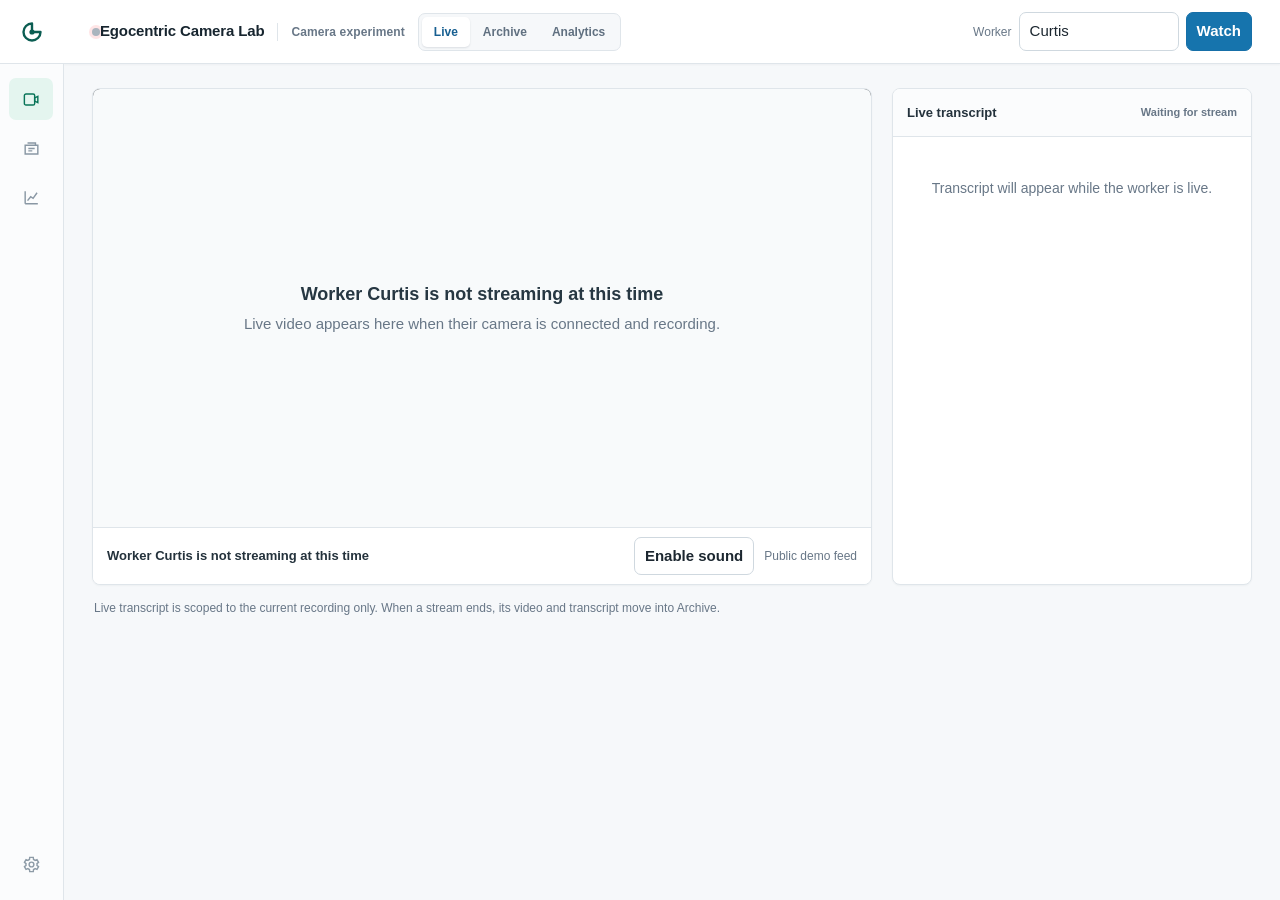
==== commit 30cb120e: "Add shareable workspace tab links" ====
--- a/cloud/static/index.html
+++ b/cloud/static/index.html
@@ -3,7 +3,7 @@
 <head>
 <meta charset="utf-8">
 <meta name="viewport" content="width=device-width, initial-scale=1">
-<title>Sam Cam</title>
+<title>Egocentric Camera Lab</title>
 <link rel="icon" type="image/x-icon" href="/static/favicon.ico">
 <style>
   :root { color-scheme:dark; --bg:#0d0f12; --panel:#151a20; --panel2:#1b222a; --line:#2a333e; --text:#edf1f7; --muted:#9aa6b5; --green:#45d98b; --red:#ff5a5f; --blue:#7eb7ff; --amber:#f5bd5b; }
@@ -19,20 +19,19 @@
   .bar,.panel-head { display:flex; align-items:center; gap:10px; padding:11px 14px; border-top:1px solid var(--line); } .bar strong,.panel-head strong { margin-right:auto; } .panel-head { border-top:0; border-bottom:1px solid var(--line); }
   #transcript { min-height:340px; max-height:calc(100vh - 155px); overflow:auto; padding:13px 15px; } .line + .line { margin-top:9px; } .time { color:var(--muted); font-size:12px; margin-right:8px; font-variant-numeric:tabular-nums; }
   .notice { margin:14px 2px 0; color:var(--muted); font-size:12px; }
-  .archive-grid { display:grid; grid-template-columns:290px minmax(0,1fr); gap:18px; } .archive-list { min-height:560px; } #archiveList { max-height:600px; overflow:auto; } .archive-card { display:block; width:100%; padding:12px 14px; border:0; border-bottom:1px solid var(--line); border-radius:0; background:transparent; text-align:left; } .archive-card:hover,.archive-card.selected { background:#202a35; } .archive-card .title { display:block; font-weight:650; } .archive-card .meta { display:block; color:var(--muted); font-size:12px; margin-top:2px; }
+  .archive-grid { display:grid; grid-template-columns:290px minmax(0,1fr); gap:18px; } .archive-list { min-height:560px; } #archiveList { max-height:600px; overflow:auto; } .archive-card { display:block; width:100%; padding:12px 14px; border:0; border-bottom:1px solid var(--line); border-radius:0; background:transparent; text-align:left; } .archive-card:hover,.archive-card.selected { background:#202a35; } .archive-card-heading { display:flex; align-items:center; gap:8px; } .stream-device-icon { flex:0 0 20px; width:20px; font-size:16px; line-height:1; text-align:center; } .archive-card .title { display:block; font-weight:650; } .archive-card .meta { display:block; color:var(--muted); font-size:12px; margin-top:4px; }
   .archive-player { position:relative; min-height:330px; aspect-ratio:16/9; background:#000; } .archive-player .offline { z-index:3; } .archive-parts { display:flex; gap:8px; flex-wrap:wrap; padding:10px 14px; border-top:1px solid var(--line); background:#11161c; } .archive-part { padding:5px 9px; font-size:12px; } .archive-part.selected { border-color:#278a5d; color:var(--green); background:#173426; }
   .archive-details { display:grid; grid-template-columns:minmax(0,1fr) minmax(250px,340px); min-height:230px; } .archive-copy { padding:13px 15px; } #archiveTranscript { border-left:1px solid var(--line); min-height:230px; max-height:310px; overflow:auto; padding:13px 15px; } .archive-copy h2 { margin:0; font-size:16px; } .archive-copy p { margin:5px 0 0; color:var(--muted); font-size:13px; } .archive-device { display:inline-flex; margin-top:9px; border:1px solid #376584; border-radius:999px; background:#132536; color:#a9d6ff; padding:3px 8px; font-size:11px; font-weight:650; }
-  .audio-comparison { border-top:1px solid var(--line); background:#11161c; } .audio-compare-head { padding:12px 14px 9px; } .audio-compare-head strong { display:block; font-size:14px; } .audio-compare-head .hint { display:block; margin-top:2px; } .audio-compare-grid { display:grid; grid-template-columns:repeat(2,minmax(0,1fr)); gap:10px; padding:0 14px 14px; } .audio-compare-card { min-width:0; border:1px solid var(--line); border-radius:8px; padding:10px; background:var(--panel2); } .audio-compare-title { display:flex; align-items:baseline; justify-content:space-between; gap:8px; margin-bottom:8px; } .audio-compare-title strong { font-size:13px; } .audio-waveform { display:block; width:100%; height:58px; margin:0 0 8px; border-radius:5px; background:#0c1116; } .audio-compare-card audio { display:block; width:100%; height:32px; } .audio-compare-card audio[aria-hidden="true"] { display:none; }
   .analytics-panel { padding-bottom:18px; } .analytics-head { padding:17px 18px; display:flex; align-items:end; gap:16px; flex-wrap:wrap; border-bottom:1px solid var(--line); } .analytics-head h1 { margin:0; font-size:18px; } .analytics-head p { margin:2px 0 0; color:var(--muted); font-size:13px; } .analytics-badge { align-self:center; margin-left:auto; border:1px solid #5d4c26; color:var(--amber); border-radius:999px; font-size:10px; letter-spacing:.08em; padding:3px 7px; text-transform:uppercase; }
   .analytics-field { display:grid; gap:4px; color:var(--muted); font-size:11px; } .analytics-field select { min-width:240px; max-width:360px; padding:7px 30px 7px 9px; color:var(--text); background:var(--panel2); border:1px solid var(--line); border-radius:7px; font:inherit; }
   .analytics-loading { padding:38px 18px; color:var(--muted); text-align:center; } .analytics-body { padding:18px; display:grid; gap:18px; } .assumption-controls { display:grid; grid-template-columns:repeat(3,minmax(160px,1fr)); gap:14px; padding-bottom:14px; border-bottom:1px solid var(--line); } .assumption-controls label { display:grid; grid-template-columns:1fr auto; gap:5px 10px; color:var(--muted); font-size:11px; } .assumption-controls input,.assumption-controls select { grid-column:1 / -1; width:100%; } .assumption-controls input { padding:0; accent-color:var(--green); } .assumption-controls select { color:var(--text); background:var(--panel2); border:1px solid var(--line); border-radius:7px; padding:6px 9px; font:inherit; } .control-value { color:var(--text); font-size:13px; font-variant-numeric:tabular-nums; }
   .metric-grid { display:grid; grid-template-columns:repeat(5,minmax(120px,1fr)); gap:10px; } .metric { border:1px solid var(--line); border-radius:8px; padding:11px 12px; background:var(--panel2); } .metric .label { color:var(--muted); font-size:10px; letter-spacing:.07em; text-transform:uppercase; } .metric .value { margin-top:3px; font-size:22px; font-weight:730; font-variant-numeric:tabular-nums; } .metric .sub { color:var(--muted); font-size:11px; }
-  .analytics-grid { display:grid; grid-template-columns:minmax(0,1.35fr) minmax(280px,.85fr); gap:18px; } .chart-card { min-width:0; border:1px solid var(--line); border-radius:9px; background:#11161c; padding:14px; } .chart-card h2 { margin:0; font-size:14px; } .chart-card p { margin:2px 0 12px; color:var(--muted); font-size:12px; } .chart { min-height:250px; } .chart svg { display:block; width:100%; height:auto; } .gridline { stroke:#2a333e; stroke-width:1; } .axis-label { fill:#9aa6b5; font-size:10px; } .battery-line { fill:none; stroke:#45d98b; stroke-width:2.2; stroke-dasharray:5 4; } .motion-line { fill:none; stroke:#ff5a5f; stroke-width:1.8; stroke-dasharray:2 3; } .lighting-line { fill:none; stroke:#7aa7ff; stroke-width:1.8; } .sample-point { fill:#4d5c6c; opacity:.55; } .pareto-line { fill:none; stroke:#f5bd5b; stroke-width:2; } .pareto-point { fill:#f5bd5b; stroke:#11161c; stroke-width:1.5; }
+  .analytics-grid { display:grid; grid-template-columns:minmax(0,1.35fr) minmax(280px,.85fr); gap:18px; } .chart-card { min-width:0; border:1px solid var(--line); border-radius:9px; background:#11161c; padding:14px; } .chart-card h2 { margin:0; font-size:14px; } .chart-card p { margin:2px 0 12px; color:var(--muted); font-size:12px; } .chart { min-height:250px; } .chart svg { display:block; width:100%; height:auto; } .spectrogram-chart { display:block; width:100%; height:220px; border:1px solid #25313d; border-radius:6px; background:#070b0f; image-rendering:pixelated; } .gridline { stroke:#2a333e; stroke-width:1; } .axis-label { fill:#9aa6b5; font-size:10px; } .battery-line { fill:none; stroke:#45d98b; stroke-width:2.2; stroke-dasharray:5 4; } .motion-line { fill:none; stroke:#ff5a5f; stroke-width:1.8; stroke-dasharray:2 3; } .lighting-line { fill:none; stroke:#7aa7ff; stroke-width:1.8; } .sample-point { fill:#4d5c6c; opacity:.55; } .pareto-line { fill:none; stroke:#f5bd5b; stroke-width:2; } .pareto-point { fill:#f5bd5b; stroke:#11161c; stroke-width:1.5; }
   .legend { display:flex; gap:11px; flex-wrap:wrap; color:var(--muted); font-size:11px; margin:0 0 8px; } .legend b { font-weight:650; } .legend .battery { color:var(--green); } .legend .motion { color:var(--red); } .legend .lighting { color:#7aa7ff; }
   .market-fit { border-top:1px solid var(--line); padding-top:15px; } .market-fit h2 { margin:0 0 8px; font-size:14px; } .fit-table { width:100%; border-collapse:collapse; font-variant-numeric:tabular-nums; } .fit-table th,.fit-table td { padding:8px 10px; text-align:left; border-bottom:1px solid var(--line); } .fit-table th { color:var(--muted); font-size:10px; text-transform:uppercase; letter-spacing:.06em; } .fit-score { display:flex; align-items:center; gap:8px; min-width:110px; } .fit-bar { width:76px; height:5px; border-radius:999px; background:var(--line); overflow:hidden; } .fit-bar span { display:block; height:100%; background:var(--green); } .analytics-foot { color:var(--muted); font-size:11px; display:flex; gap:14px; flex-wrap:wrap; } .analytics-foot b { color:var(--text); font-weight:600; }
-  @media (max-width:900px) { header { flex-wrap:wrap; gap:10px; } .worker-form { margin-left:0; width:100%; } .worker-form input { flex:1; } .live-grid,.archive-grid,.analytics-grid,.audio-compare-grid { grid-template-columns:1fr; } .archive-list { min-height:0; } #archiveList { max-height:250px; } .metric-grid { grid-template-columns:repeat(2,minmax(0,1fr)); } #transcript { min-height:180px; max-height:280px; } .archive-details { grid-template-columns:1fr; } #archiveTranscript { border-left:0; border-top:1px solid var(--line); } .analytics-field,.analytics-field select { width:100%; min-width:0; max-width:none; } .assumption-controls { grid-template-columns:1fr; } }
+  @media (max-width:900px) { header { flex-wrap:wrap; gap:10px; } .worker-form { margin-left:0; width:100%; } .worker-form input { flex:1; } .live-grid,.archive-grid,.analytics-grid { grid-template-columns:1fr; } .archive-list { min-height:0; } #archiveList { max-height:250px; } .metric-grid { grid-template-columns:repeat(2,minmax(0,1fr)); } #transcript { min-height:180px; max-height:280px; } .archive-details { grid-template-columns:1fr; } #archiveTranscript { border-left:0; border-top:1px solid var(--line); } .analytics-field,.analytics-field select { width:100%; min-width:0; max-width:none; } .assumption-controls { grid-template-columns:1fr; } }
 </style>
-<link rel="stylesheet" href="/static/samsara-ui.css">
+<link rel="stylesheet" href="/static/egocapture-ui.css">
 </head>
 <body>
 <aside class="app-rail" aria-label="Application navigation">
@@ -47,9 +46,9 @@
   </div>
 </aside>
 <header>
-  <div class="brand"><span id="dot" class="dot"></span>Sam Cam</div>
-  <span class="workspace-label">Camera operations</span>
-  <nav class="tabs" aria-label="Sam Cam views">
+  <div class="brand"><span id="dot" class="dot"></span>Egocentric Camera Lab</div>
+  <span class="workspace-label">Camera experiment</span>
+  <nav class="tabs" aria-label="Egocentric Camera Lab views">
     <button class="selected" data-tab="live">Live</button>
     <button data-tab="archive">Archive</button>
     <button data-tab="analytics">Analytics</button>
@@ -65,8 +64,8 @@
     <div class="live-grid">
       <section class="stage">
         <div class="stream">
-          <img id="feed" class="hidden" alt="Live Sam Cam video">
-          <div class="offline" id="offline"><div><b id="offlineTitle">Worker Curtis is not streaming at this time</b><span>Live video appears here when their Sam Cam is connected and recording.</span></div></div>
+          <img id="feed" class="hidden" alt="Live camera video">
+          <div class="offline" id="offline"><div><b id="offlineTitle">Worker Curtis is not streaming at this time</b><span>Live video appears here when their camera is connected and recording.</span></div></div>
           <div id="liveLabel" class="live-label hidden">● LIVE</div>
         </div>
         <div class="bar"><strong id="status">Checking Curtis…</strong><button id="audioToggle" type="button" disabled>Enable sound</button><span class="hint">Public demo feed</span></div>
@@ -81,19 +80,18 @@
 
   <section class="view hidden" id="archiveView">
     <div class="archive-grid">
-      <aside class="archive-list"><div class="panel-head"><strong>Recorded sessions</strong><span id="archiveStatus" class="hint" role="status"></span><span id="archiveCount" class="hint"></span></div><div id="archiveList"><div class="empty">Loading archive…</div></div></aside>
+      <aside class="archive-list"><div class="panel-head"><strong>Worker Streams</strong><span id="archiveStatus" class="hint" role="status"></span><span id="archiveCount" class="hint"></span></div><div id="archiveList"><div class="empty">Loading worker streams…</div></div></aside>
       <section class="archive-stage">
-        <div class="archive-player"><video id="archiveVideo" controls playsinline preload="auto" class="archive-video archive-active"></video><video id="archiveVideoNext" controls playsinline preload="auto" aria-hidden="true" tabindex="-1" class="archive-video archive-inactive"></video><div id="archiveOffline" class="offline"><div><b>Select a saved recording</b><span>Completed Sam Cam sessions appear here with their transcript.</span></div></div></div>
-        <div id="archiveParts" class="archive-parts hidden" aria-label="Recording parts"></div>
-        <section id="archiveAudioComparison" class="audio-comparison hidden" aria-label="Original and improved audio comparison"><div class="audio-compare-head"><strong>Audio A/B comparison</strong><span class="hint">Compare the original camera capture with the offline-improved archive audio.</span></div><div class="audio-compare-grid"><article class="audio-compare-card"><div class="audio-compare-title"><strong>Original camera audio</strong><span id="originalAudioStatus" class="hint">Waiting for original capture</span></div><canvas id="originalAudioWaveform" class="audio-waveform" aria-label="Original camera audio waveform"></canvas><audio id="originalArchiveAudio" controls preload="metadata"></audio></article><article class="audio-compare-card"><div class="audio-compare-title"><strong>Improved archive audio</strong><span id="improvedAudioStatus" class="hint">Waiting for improved audio</span></div><canvas id="improvedAudioWaveform" class="audio-waveform" aria-label="Improved archive audio waveform"></canvas><audio id="improvedArchiveAudio" controls preload="metadata"></audio></article></div></section>
-        <div class="archive-details"><div class="archive-copy"><h2 id="archiveTitle">Archive</h2><p id="archiveMeta">Choose a session to view its saved video.</p><span id="archiveDevice" class="archive-device hidden"></span></div><div id="archiveTranscript"><div class="empty">The saved transcript will appear here.</div></div></div>
+        <div class="archive-player"><video id="archiveVideo" controls playsinline preload="auto" class="archive-video archive-active"></video><video id="archiveVideoNext" controls playsinline preload="auto" aria-hidden="true" tabindex="-1" class="archive-video archive-inactive"></video><div id="archiveOffline" class="offline"><div><b>Select a worker stream</b><span>Completed worker streams appear here with their transcript.</span></div></div></div>
+        <div id="archiveParts" class="archive-parts hidden" aria-label="Worker stream parts"></div>
+        <div class="archive-details"><div class="archive-copy"><h2 id="archiveTitle">Worker stream</h2><p id="archiveMeta">Choose a worker stream to view its saved stream.</p><span id="archiveDevice" class="archive-device hidden"></span></div><div id="archiveTranscript"><div class="empty">The saved transcript will appear here.</div></div></div>
       </section>
     </div>
   </section>
 
   <section class="view hidden" id="analyticsView">
     <section class="analytics-panel">
-      <div class="analytics-head"><div><h1>Customer-fit analytics</h1><p>Use-case suitability estimates from per-video signals and device specifications.</p></div><label class="analytics-field" for="analyticsSession">Saved video<select id="analyticsSession" disabled><option>Loading saved videos…</option></select></label><span class="analytics-badge">Measured + estimated</span></div>
+      <div class="analytics-head"><div><h1>Capture-profile explorer</h1><p>Exploratory estimates from per-video signals and device specifications.</p></div><label class="analytics-field" for="analyticsSession">Saved video<select id="analyticsSession" disabled><option>Loading saved videos…</option></select></label><span class="analytics-badge">Measured + estimated</span></div>
       <div class="analytics-loading" id="analyticsLoading">Choose a completed video to analyze.</div>
       <div class="analytics-body hidden" id="analyticsBody">
         <div class="assumption-controls">
@@ -106,14 +104,15 @@
           <div class="metric"><div class="label">Estimated runtime remaining</div><div class="value" id="metricEta">—</div><div class="sub" id="metricEtaSub">Listing-based range</div></div>
           <div class="metric"><div class="label">Listed device weight</div><div class="value" id="metricWeight">—</div><div class="sub">body camera + built-in battery</div></div>
           <div class="metric"><div class="label">Estimated static moment</div><div class="value" id="metricLoad">—</div><div class="sub" id="metricTorque">Static mount model</div></div>
-          <div class="metric"><div class="label">Use-case suitability</div><div class="value" id="metricFit">—</div><div class="sub" id="metricFitSub">Battery, comfort, capture</div></div>
+          <div class="metric"><div class="label">Capture setup score</div><div class="value" id="metricFit">—</div><div class="sub" id="metricFitSub">Battery, comfort, capture</div></div>
         </div>
         <div class="analytics-grid">
           <section class="chart-card"><h2>Operating profile across the video</h2><p>All series normalized to 0–100.</p><div class="chart" id="timelineChart"></div><div class="legend"><span class="battery"><b>—</b> Battery estimate</span><span class="motion"><b>—</b> Video-derived motion</span><span class="lighting"><b>—</b> Video-derived lighting</span></div></section>
           <section class="chart-card"><h2>Operating-state Pareto frontier</h2><p>Non-dominated comfort × capture moments.</p><div class="chart" id="paretoChart"></div><div class="legend"><span style="color:var(--amber)"><b>—</b> Non-dominated frontier</span></div></section>
         </div>
-        <section class="market-fit"><h2>Customer segment fit</h2><div style="overflow-x:auto"><table class="fit-table"><caption class="sr-only">Estimated suitability by customer segment</caption><thead><tr><th>Segment</th><th>Overall</th><th>Battery fit</th><th>Comfort</th><th>Capture</th><th>Readout</th></tr></thead><tbody id="fitRows"></tbody></table></div></section>
-        <div class="analytics-foot"><span><b>Video-derived:</b> duration, sampled luminance, frame-to-frame motion.</span><span><b>Scenario model:</b> battery, ETA, static mount moment, wearability proxy, and use-case suitability.</span><span id="analyticsSampleInfo"></span></div>
+        <section class="chart-card"><h2>Audio spectrogram</h2><p>Frequency energy across the saved recording. Persistent bright high bands indicate potential screech, feedback, or microphone noise.</p><canvas id="audioSpectrogram" class="spectrogram-chart" aria-label="Audio spectrogram for the selected recording"></canvas><div class="legend"><span id="audioSpectrogramInfo">Audio spectrum is preparing…</span><span>Low frequency → high frequency</span></div></section>
+        <section class="market-fit"><h2>Capture scenarios</h2><div style="overflow-x:auto"><table class="fit-table"><caption class="sr-only">Exploratory capture suitability by scenario</caption><thead><tr><th>Scenario</th><th>Overall</th><th>Battery fit</th><th>Comfort</th><th>Capture</th><th>Readout</th></tr></thead><tbody id="fitRows"></tbody></table></div></section>
+        <div class="analytics-foot"><span><b>Video-derived:</b> duration, sampled luminance, frame-to-frame motion.</span><span><b>Scenario model:</b> battery, ETA, static mount moment, wearability proxy, and capture setup score.</span><span id="analyticsSampleInfo"></span></div>
       </div>
     </section>
   </section>
@@ -122,7 +121,6 @@
 const $ = id => document.getElementById(id);
 let worker = new URLSearchParams(location.search).get('worker') || 'Curtis';
 let imageGeneration = 0, liveState = {streaming:false}, lastTranscriptFingerprint = '', selectedSession = null, activeArchivePart = null, activeArchiveParts = [], archiveRecordingReady = null, archiveDetailLoadingSession = null, archiveDetails = new Map(), archiveDetailRetryTimer = 0, archivePlayback = null, archivePlayerIndex = 0, archiveHandoffKey = null, archiveHandoffGeneration = 0, archiveSessions = null, archiveRefreshInFlight = false, archiveRefreshRequest = 0, feedReady = false, lastVerifiedLiveAt = 0, offlineCandidateAt = 0;
-const archiveAudioVisualizers = new Map();
 let liveAudioSocket = null, audioContext = null, audioSessionId = null, audioEnabled = false, audioNextTime = 0, audioReconnectTimer = 0, audioSources = new Set(), audioHighPass = null, audioLowPass = null, audioLimiter = null, audioMasterGain = null, audioFeedbackAnalyser = null, audioFeedbackNotch = null, audioFeedbackHarmonic = null, audioPresence = null, audioFeedbackTimer = 0, audioLastSequence = -1, audioToneCandidateHz = 0, audioToneCandidateTicks = 0, audioToneHoldUntil = 0;
 // These values deliberately trade a little latency for smooth, low-risk live
 // speech. The 3.2 kHz cap keeps core voice intelligibility while attenuating
@@ -156,27 +154,66 @@
 function resetLiveTranscript(message='Transcript will appear while the worker is live.') { $('transcript').replaceChildren(); const row=document.createElement('div'); row.className='empty'; row.textContent=message; $('transcript').append(row); lastTranscriptFingerprint=''; }
 function renderOffline() { feedReady=false; audioSessionId=null; disconnectLiveAudio(); $('dot').classList.remove('live'); $('feed').classList.add('hidden'); $('offline').classList.remove('hidden'); $('liveLabel').classList.add('hidden'); $('offlineTitle').textContent=label(); $('status').textContent=label(); $('transcriptStatus').textContent='Waiting for stream'; updateAudioUi('Sound is off'); resetLiveTranscript(); }
 function renderLive(data) { if (audioSessionId!==(data.session_id||'')) { disconnectLiveAudio(); audioSessionId=data.session_id||''; } $('dot').classList.add('live'); $('feed').classList.remove('hidden'); $('liveLabel').classList.remove('hidden'); $('status').textContent=`${data.worker || worker} is live`; if (!$('feed').src || $('feed').dataset.worker !== worker || $('feed').dataset.session !== data.session_id) { feedReady=false; $('feed').dataset.worker=worker; $('feed').dataset.session=data.session_id || ''; $('offlineTitle').textContent=`Connecting to ${data.worker || worker}'s live camera…`; $('offline').classList.remove('hidden'); $('feed').src=url(`/stream/${encodeURIComponent(worker)}.mjpg`); } else if (feedReady) { $('offline').classList.add('hidden'); } updateAudioUi(data.audio_available?'Live camera sound ready':undefined); connectLiveAudio(); }
-function setWorker(next) { disconnectLiveAudio(); audioSessionId=null; worker=next.trim()||'Curtis'; $('worker').value=worker; const current=new URL(location.href); current.searchParams.set('worker',worker); history.replaceState({},'',current); imageGeneration++; lastVerifiedLiveAt=0; offlineCandidateAt=0; liveState={streaming:false}; $('feed').removeAttribute('src'); selectedSession=null; archiveRecordingReady=null; archiveDetailLoadingSession=null; archiveSessions=null; archiveDetails.clear(); if (archiveDetailRetryTimer) { clearTimeout(archiveDetailRetryTimer); archiveDetailRetryTimer=0; } resetArchivePlayback(); resetArchiveAudioComparison(); clearArchiveParts(); analyticsSessionId=null; analyticsData=null; analyticsRequest++; analyticsCache.clear(); renderOffline(); refreshArchives(); refreshAnalytics(); }
+function setWorker(next) { disconnectLiveAudio(); audioSessionId=null; worker=next.trim()||'Curtis'; $('worker').value=worker; const current=new URL(location.href); current.searchParams.set('worker',worker); history.replaceState({},'',current); imageGeneration++; lastVerifiedLiveAt=0; offlineCandidateAt=0; liveState={streaming:false}; $('feed').removeAttribute('src'); selectedSession=null; archiveRecordingReady=null; archiveDetailLoadingSession=null; archiveSessions=null; archiveDetails.clear(); if (archiveDetailRetryTimer) { clearTimeout(archiveDetailRetryTimer); archiveDetailRetryTimer=0; } resetArchivePlayback(); clearArchiveParts(); analyticsSessionId=null; analyticsData=null; analyticsRequest++; analyticsCache.clear(); renderOffline(); refreshArchives(); refreshAnalytics(); }
 async function refreshStatus() { try { const response=await fetch(url(`/api/worker/${encodeURIComponent(worker)}`),{cache:'no-store'}); if (!response.ok) throw new Error(`status ${response.status}`); const data=await response.json(); const changed=data.session_id && data.session_id!==liveState.session_id; if (data.streaming) { offlineCandidateAt=0; lastVerifiedLiveAt=Date.now(); liveState=data; if(changed) resetLiveTranscript('Listening to this recording…'); renderLive(data); return; } if (!offlineCandidateAt) offlineCandidateAt=Date.now(); if (Date.now()-offlineCandidateAt<4000 && liveState.streaming) return; liveState=data; renderOffline(); } catch { if (liveState.streaming && Date.now()-lastVerifiedLiveAt<8000) { $('status').textContent=`${worker} is reconnecting…`; return; } liveState={streaming:false}; renderOffline(); } }
 async function refreshTranscript() { if (!liveState.streaming) return; try { const response=await fetch(url(`/api/worker/${encodeURIComponent(worker)}/transcript`),{cache:'no-store'}); const data=await response.json(); if (!data.live || data.session_id!==liveState.session_id) return; const lines=data.lines||[]; const fingerprint=`${data.session_id}:${lines.map(line=>`${line.id}:${line.text}`).join('|')}`; if (fingerprint===lastTranscriptFingerprint) return; lastTranscriptFingerprint=fingerprint; const target=$('transcript'); target.replaceChildren(); if (!lines.length) { const empty=document.createElement('div'); empty.className='empty'; empty.textContent='No recognized speech yet.'; target.append(empty); $('transcriptStatus').textContent='Listening'; return; } lines.slice(-100).forEach(line=>{const row=document.createElement('div'); row.className='line'; const stamp=document.createElement('span'); stamp.className='time'; stamp.textContent=formatTime(line.started); row.append(stamp,document.createTextNode(line.text)); target.append(row);}); target.scrollTop=target.scrollHeight; $('transcriptStatus').textContent='Live'; } catch { $('transcriptStatus').textContent='Unavailable'; } }
 
 function setArchiveStatus(message='') { $('archiveStatus').textContent=message; }
-function renderArchiveList(sessions) { const target=$('archiveList'); target.replaceChildren(); $('archiveCount').textContent=sessions.length ? `${sessions.length} saved` : ''; if (!sessions.length) { const empty=document.createElement('div'); empty.className='empty'; empty.textContent='No saved sessions yet. End a live recording and it will appear here.'; target.append(empty); return; } sessions.forEach(session=>{ const button=document.createElement('button'); button.className=`archive-card${selectedSession===session.session_id?' selected':''}`; const title=document.createElement('span'); title.className='title'; title.textContent=formatDate(session.started_at); const meta=document.createElement('span'); meta.className='meta'; const videoStatus=session.recording_ready ? 'saved video' : Number(session.segment_count) ? 'playable parts' : 'stitching video'; meta.textContent=`${formatDuration(session.duration_seconds)} · ${videoStatus} · ${session.transcript_count} transcript lines`; button.append(title,meta); button.onclick=()=>selectArchive(session.session_id); target.append(button); }); }
+function streamDeviceIcon(stream) {
+  const device=`${stream.capture_device||''} ${stream.source||''}`.toLowerCase();
+  return /meta|oakley|vanguard/.test(device) ? '🥽' : '📹';
+}
+function streamDeviceLabel(stream) {
+  const device=String(stream.capture_device||'').trim();
+  return device || (streamDeviceIcon(stream)==='🥽' ? 'Meta Oakley Vanguard AI Glasses' : 'USB body camera');
+}
+function streamDisplayName(stream) {
+  const source=String(stream.source||'');
+  const label=source.match(/\s—\s(.+)$/)?.[1]?.trim();
+  return `${formatDate(stream.started_at)}${label ? ` - ${label}` : ''}`;
+}
+function renderArchiveList(sessions) {
+  const target=$('archiveList');
+  target.replaceChildren();
+  $('archiveCount').textContent=sessions.length ? `${sessions.length} streams` : '';
+  if (!sessions.length) {
+    const empty=document.createElement('div');
+    empty.className='empty';
+    empty.textContent='No worker streams yet. A completed camera stream will appear here.';
+    target.append(empty);
+    return;
+  }
+  sessions.forEach(stream=>{
+    const button=document.createElement('button');
+    button.className=`archive-card${selectedSession===stream.session_id?' selected':''}`;
+    const heading=document.createElement('span');
+    heading.className='archive-card-heading';
+    const device=document.createElement('span');
+    device.className='stream-device-icon';
+    device.textContent=streamDeviceIcon(stream);
+    device.setAttribute('role','img');
+    device.setAttribute('aria-label',streamDeviceLabel(stream));
+    const title=document.createElement('span');
+    title.className='title';
+    title.textContent=streamDisplayName(stream);
+    heading.append(device,title);
+    const meta=document.createElement('span');
+    meta.className='meta';
+    const videoStatus=stream.recording_ready ? 'saved stream' : Number(stream.segment_count) ? 'playable parts' : 'stitching stream';
+    meta.textContent=`${formatDuration(stream.duration_seconds)} · ${videoStatus} · ${stream.transcript_count} transcript lines`;
+    button.append(heading,meta);
+    button.onclick=()=>selectArchive(stream.session_id);
+    target.append(button);
+  });
+}
 async function refreshArchives() { if (archiveRefreshInFlight) return; archiveRefreshInFlight=true; const request=++archiveRefreshRequest, expectedWorker=worker; try { const response=await fetch(url(`/api/worker/${encodeURIComponent(expectedWorker)}/archives`),{cache:'no-store'}); if (!response.ok) throw new Error(`archive status ${response.status}`); const payload=await response.json(); if (!Array.isArray(payload.sessions)) throw new Error('archive payload is invalid'); if (request!==archiveRefreshRequest || worker!==expectedWorker) return; const sessions=payload.sessions; archiveSessions=sessions; setArchiveStatus(''); renderArchiveList(sessions); if (!selectedSession && sessions.length) { void selectArchive(sessions[0].session_id); return; } const selected=sessions.find(session=>session.session_id===selectedSession); const needsRecordingRefresh=selected && Boolean(selected.recording_ready)!==archiveRecordingReady; const needsPartRefresh=selected && !selected.recording_ready && Number(selected.segment_count)>0 && activeArchiveParts.length!==Number(selected.segment_count); if (selected && archiveDetailLoadingSession!==selectedSession && (needsRecordingRefresh||needsPartRefresh)) void selectArchive(selected.session_id); } catch { if (request!==archiveRefreshRequest || worker!==expectedWorker) return; if (Array.isArray(archiveSessions)) { setArchiveStatus('Reconnecting — showing last saved list'); return; } setArchiveStatus('Reconnecting…'); const target=$('archiveList'); target.replaceChildren(); const empty=document.createElement('div'); empty.className='empty'; empty.textContent='Archive is temporarily unavailable. Retrying automatically…'; target.append(empty); } finally { if (request===archiveRefreshRequest) archiveRefreshInFlight=false; } }
 function archivePlayers() { return [$('archiveVideo'), $('archiveVideoNext')]; }
 function activeArchiveVideo() { return archivePlayers()[archivePlayerIndex]; }
 function standbyArchiveVideo() { return archivePlayers()[1-archivePlayerIndex]; }
 function setArchivePlayerActive(video, active) { video.classList.toggle('archive-active',active); video.classList.toggle('archive-inactive',!active); }
 function resetArchivePlayback() { archiveHandoffGeneration++; archiveHandoffKey=null; archivePlayback=null; archivePlayerIndex=0; archivePlayers().forEach((video,index)=>{ video.pause(); video.removeAttribute('src'); video.load(); setArchivePlayerActive(video,index===0); }); }
-function archiveAudioEntries() { return [{player:$('originalArchiveAudio'),canvas:$('originalAudioWaveform'),status:$('originalAudioStatus'),variant:'original'},{player:$('improvedArchiveAudio'),canvas:$('improvedAudioWaveform'),status:$('improvedAudioStatus'),variant:'improved'}]; }
-function clearAudioWaveform(canvas) { const ratio=window.devicePixelRatio||1, width=Math.max(1,Math.round(canvas.clientWidth*ratio)), height=Math.max(1,Math.round(canvas.clientHeight*ratio)); if(canvas.width!==width||canvas.height!==height){canvas.width=width;canvas.height=height;} const context=canvas.getContext('2d'); context.fillStyle='#0c1116'; context.fillRect(0,0,width,height); context.strokeStyle='#3b4a59'; context.lineWidth=Math.max(1,ratio); context.beginPath(); context.moveTo(0,height/2); context.lineTo(width,height/2); context.stroke(); }
-function drawArchiveAudioWaveform(state) { const {player,canvas,analyser}=state; clearAudioWaveform(canvas); const context=canvas.getContext('2d'), values=new Uint8Array(analyser.fftSize); analyser.getByteTimeDomainData(values); const width=canvas.width,height=canvas.height; context.strokeStyle=state.variant==='original'?'#f5bd5b':'#45d98b'; context.lineWidth=Math.max(1,window.devicePixelRatio||1); context.beginPath(); values.forEach((value,index)=>{const x=index/(values.length-1)*width,y=(value/255)*height; if(index)context.lineTo(x,y);else context.moveTo(x,y);}); context.stroke(); if(!player.paused&&!player.ended) state.frame=requestAnimationFrame(()=>drawArchiveAudioWaveform(state)); else state.frame=0; }
-function ensureArchiveAudioViewer(entry) { let state=archiveAudioVisualizers.get(entry.player.id); if(state) return state; state={...entry,context:null,analyser:null,frame:0}; archiveAudioVisualizers.set(entry.player.id,state); const attach=()=>{if(state.context)return true;const AudioContextClass=window.AudioContext||window.webkitAudioContext;if(!AudioContextClass)return false;try{state.context=new AudioContextClass();state.analyser=state.context.createAnalyser();state.analyser.fftSize=512;state.analyser.smoothingTimeConstant=.72;state.source=state.context.createMediaElementSource(entry.player);state.source.connect(state.analyser).connect(state.context.destination);return true;}catch{return false;}}; entry.player.addEventListener('play',()=>{archiveAudioEntries().filter(other=>other.player!==entry.player).forEach(other=>other.player.pause()); if(!attach()){entry.status.textContent='Audio visualization is unavailable';return;} state.context.resume().catch(()=>{}); if(!state.frame) drawArchiveAudioWaveform(state);}); entry.player.addEventListener('error',()=>{entry.status.textContent='Audio could not load yet';}); return state; }
-function resetArchiveAudioComparison() { $('archiveAudioComparison').classList.add('hidden'); archiveAudioEntries().forEach(entry=>{entry.player.pause(); entry.player.removeAttribute('src'); entry.player.dataset.source=''; entry.player.load(); entry.status.textContent=entry.variant==='original'?'Waiting for original capture':'Waiting for improved audio'; clearAudioWaveform(entry.canvas);}); }
-function setArchiveAudioSource(entry, source, ready, status) { entry.status.textContent=status; if(!ready){entry.player.pause(); entry.player.removeAttribute('src'); entry.player.dataset.source=''; entry.player.setAttribute('aria-hidden','true'); entry.player.load(); clearAudioWaveform(entry.canvas); return;} entry.player.removeAttribute('aria-hidden'); if(entry.player.dataset.source!==source){entry.player.pause(); entry.player.src=source; entry.player.dataset.source=source; entry.player.load();} clearAudioWaveform(entry.canvas); ensureArchiveAudioViewer(entry); }
-function renderArchiveAudioComparison(detail) { const originalReady=Boolean(detail.original_recording_ready), improvedReady=Boolean(detail.recording_ready); const section=$('archiveAudioComparison'); section.classList.toggle('hidden',!originalReady&&!improvedReady); if(!originalReady&&!improvedReady) return; const entries=archiveAudioEntries(), original=entries[0], improved=entries[1], originalSource=`/archive/${encodeURIComponent(detail.session_id)}/original.mp4`, improvedSource=`/archive/${encodeURIComponent(detail.session_id)}/video.mp4`; setArchiveAudioSource(original,originalSource,originalReady,originalReady?`Original · ${formatBytes(detail.original_recording_size_bytes)}`:'Original will be available after the recording is archived'); setArchiveAudioSource(improved,improvedSource,improvedReady,improvedReady?`Improved · ${formatBytes(detail.recording_size_bytes)}`:'Improved audio is processing'); }
 function clearArchiveParts() { activeArchivePart=null; activeArchiveParts=[]; const parts=$('archiveParts'); parts.replaceChildren(); parts.classList.add('hidden'); }
-function archiveBaseMeta(detail) { return `${formatDuration(detail.duration_seconds)} saved video · ${formatBytes(detail.recording_size_bytes || detail.size_bytes)} · ${detail.source || 'Sam Cam recording'}`; }
+function archiveBaseMeta(detail) { return `${formatDuration(detail.duration_seconds)} saved stream · ${formatBytes(detail.recording_size_bytes || detail.size_bytes)} · ${detail.source || 'camera capture'}`; }
 function renderArchiveDevice(detail) { const device=String(detail.capture_device||'').trim(), badge=$('archiveDevice'); badge.textContent=device ? `Captured with ${device}` : ''; badge.classList.toggle('hidden',!device); }
 function archivePartUrl(detail, part) { return `/archive/${encodeURIComponent(detail.session_id)}/segment/${encodeURIComponent(part.sequence)}.mp4`; }
 function showArchiveVideo(source, playback) { const video=activeArchiveVideo(); if (archivePlayback && archivePlayback.source===source) return; video.pause(); video.removeAttribute('src'); video.src=source; video.load(); archivePlayback={...playback,source}; $('archiveOffline').classList.add('hidden'); }
@@ -191,7 +228,7 @@
 async function handoffToStitchedRecording(detail) { const source=`/archive/${encodeURIComponent(detail.session_id)}/video.mp4`; if (archivePlayback?.source===source || archiveHandoffKey===source) return; const canKeepPlaying=archivePlayback?.kind==='part' && archivePlayback.sessionId===detail.session_id && activeArchiveParts.length>0; if (!canKeepPlaying) { clearArchiveParts(); showArchiveVideo(source,{kind:'recording',sessionId:detail.session_id}); return; } const handoff=++archiveHandoffGeneration; archiveHandoffKey=source; const incoming=standbyArchiveVideo(); incoming.pause(); incoming.removeAttribute('src'); incoming.src=source; incoming.load(); if (!await waitForArchiveVideo(incoming,'loadedmetadata',1) || handoff!==archiveHandoffGeneration || selectedSession!==detail.session_id) { if (handoff===archiveHandoffGeneration) { archiveHandoffKey=null; retryArchiveDetail(detail.session_id); } return; } const targetTime=archivePlaybackPosition(); const active=activeArchiveVideo(); const resume=!active.paused && !active.ended; if (!await seekArchiveVideo(incoming,targetTime) || handoff!==archiveHandoffGeneration || selectedSession!==detail.session_id || !await waitForArchiveVideo(incoming,'canplay',3)) { if (handoff===archiveHandoffGeneration) { archiveHandoffKey=null; retryArchiveDetail(detail.session_id); } return; } setArchivePlayerActive(active,false); setArchivePlayerActive(incoming,true); archivePlayerIndex=1-archivePlayerIndex; archivePlayback={kind:'recording',sessionId:detail.session_id,source}; clearArchiveParts(); archiveHandoffKey=null; if (resume) incoming.play().catch(()=>{}); window.setTimeout(()=>{ if (active!==activeArchiveVideo()) { active.pause(); active.removeAttribute('src'); active.load(); } },180); }
 function renderArchiveTranscript(detail) { const transcript=$('archiveTranscript'); transcript.replaceChildren(); if (!detail.transcript.length) { const empty=document.createElement('div'); empty.className='empty'; empty.textContent='No recognized speech was saved for this session.'; transcript.append(empty); return; } detail.transcript.forEach(line=>{const item=document.createElement('div'); item.className='line'; const stamp=document.createElement('span'); stamp.className='time'; stamp.textContent=formatTime(line.started); item.append(stamp,document.createTextNode(line.text)); transcript.append(item);}); }
 function retryArchiveDetail(sessionId) { if (archiveDetailRetryTimer) clearTimeout(archiveDetailRetryTimer); archiveDetailRetryTimer=window.setTimeout(()=>{ archiveDetailRetryTimer=0; if (selectedSession===sessionId) void selectArchive(sessionId); },1500); }
-async function selectArchive(sessionId) { const changed=sessionId!==selectedSession; const cached=archiveDetails.get(sessionId); if (changed) { selectedSession=sessionId; archiveRecordingReady=null; archiveHandoffGeneration++; archiveHandoffKey=null; resetArchiveAudioComparison(); clearArchiveParts(); $('archiveDevice').classList.add('hidden'); if (!cached) showArchivePlaceholder('Loading saved video…','Fetching this recording and its uploaded parts.'); } archiveDetailLoadingSession=sessionId; try { const response=await fetch(url(`/api/archive/${encodeURIComponent(sessionId)}`),{cache:'no-store'}); if (!response.ok) throw new Error(`archive detail ${response.status}`); const detail=await response.json(); if (sessionId!==selectedSession) return; archiveDetails.set(sessionId,detail); archiveRecordingReady=Boolean(detail.recording_ready); window.archiveDetail=detail; $('archiveTitle').textContent=`${detail.worker_name} · ${formatDate(detail.started_at)}`; $('archiveMeta').textContent=archiveBaseMeta(detail); renderArchiveDevice(detail); renderArchiveAudioComparison(detail); if (detail.recording_ready) { void handoffToStitchedRecording(detail); } else if (!renderArchiveParts(detail)) { showArchivePlaceholder('Stitching saved video…','The first playable part will appear here as soon as it is uploaded.'); } renderArchiveTranscript(detail); } catch { if (sessionId!==selectedSession) return; if (cached) { $('archiveMeta').textContent=`${archiveBaseMeta(cached)} · reconnecting archive…`; renderArchiveDevice(cached); renderArchiveAudioComparison(cached); } else { $('archiveMeta').textContent='Archive connection interrupted. Retrying automatically…'; $('archiveDevice').classList.add('hidden'); } retryArchiveDetail(sessionId); } finally { if (archiveDetailLoadingSession===sessionId) archiveDetailLoadingSession=null; } }
+async function selectArchive(sessionId) { const changed=sessionId!==selectedSession; const cached=archiveDetails.get(sessionId); if (changed) { selectedSession=sessionId; archiveRecordingReady=null; archiveHandoffGeneration++; archiveHandoffKey=null; clearArchiveParts(); $('archiveDevice').classList.add('hidden'); if (!cached) showArchivePlaceholder('Loading worker stream…','Fetching this stream and its uploaded parts.'); } archiveDetailLoadingSession=sessionId; try { const response=await fetch(url(`/api/archive/${encodeURIComponent(sessionId)}`),{cache:'no-store'}); if (!response.ok) throw new Error(`archive detail ${response.status}`); const detail=await response.json(); if (sessionId!==selectedSession) return; archiveDetails.set(sessionId,detail); archiveRecordingReady=Boolean(detail.recording_ready); window.archiveDetail=detail; $('archiveTitle').textContent=`${detail.worker_name} · ${formatDate(detail.started_at)}`; $('archiveMeta').textContent=archiveBaseMeta(detail); renderArchiveDevice(detail); if (detail.recording_ready) { void handoffToStitchedRecording(detail); } else if (!renderArchiveParts(detail)) { showArchivePlaceholder('Stitching worker stream…','The first playable part will appear here as soon as it is uploaded.'); } renderArchiveTranscript(detail); } catch { if (sessionId!==selectedSession) return; if (cached) { $('archiveMeta').textContent=`${archiveBaseMeta(cached)} · reconnecting archive…`; renderArchiveDevice(cached); } else { $('archiveMeta').textContent='Archive connection interrupted. Retrying automatically…'; $('archiveDevice').classList.add('hidden'); } retryArchiveDetail(sessionId); } finally { if (archiveDetailLoadingSession===sessionId) archiveDetailLoadingSession=null; } }
 
 let analyticsSessionId = null, analyticsData = null, analyticsRequest = 0;
 const analyticsCache = new Map();
@@ -207,7 +244,7 @@
   if (!next) {
     const option = document.createElement('option'); option.textContent = 'No completed videos'; select.append(option); select.disabled = true;
     analyticsRequest++; analyticsSessionId = null; analyticsData = null; $('analyticsBody').classList.add('hidden'); $('analyticsLoading').classList.remove('hidden');
-    $('analyticsLoading').textContent = 'A saved Sam Cam recording will appear here when its per-video analysis is ready.'; return;
+    $('analyticsLoading').textContent = 'A saved camera recording will appear here when its per-video analysis is ready.'; return;
   }
   ready.forEach(session => { const option = document.createElement('option'); option.value = session.session_id; option.textContent = `${formatDate(session.started_at)} · ${formatDuration(session.duration_seconds)}${session.source ? ` · ${session.source}` : ''}`; select.append(option); });
   select.disabled = false; select.value = next;
@@ -266,9 +303,26 @@
   $('paretoChart').innerHTML=`<svg viewBox="0 0 ${width} ${height}" role="img" aria-label="Pareto frontier of ergonomic comfort and capture utility"><title>Operating-state comfort and capture Pareto frontier</title><desc>Each point is a sampled video moment. The highlighted line connects moments not dominated on both estimated comfort and video-derived capture utility.</desc>${ticks.map(value=>{const py=top+innerHeight*(1-value/100),px=left+innerWidth*value/100;return `<line class="gridline" x1="${left}" y1="${py}" x2="${width-right}" y2="${py}"></line><line class="gridline" x1="${px}" y1="${top}" x2="${px}" y2="${height-bottom}"></line><text class="axis-label" x="${left-8}" y="${py+3}" text-anchor="end">${value}</text><text class="axis-label" x="${px}" y="${height-11}" text-anchor="middle">${value}</text>`}).join('')}${points.map(point=>`<circle class="sample-point" cx="${x(point).toFixed(1)}" cy="${y(point).toFixed(1)}" r="2.5"></circle>`).join('')}<path class="pareto-line" d="${linePath(frontier,x,y)}"></path>${frontier.map(point=>`<circle class="pareto-point" cx="${x(point).toFixed(1)}" cy="${y(point).toFixed(1)}" r="4"></circle>`).join('')}<text class="axis-label" x="${left+innerWidth/2}" y="${height-1}" text-anchor="middle">Ergonomic comfort →</text><text class="axis-label" transform="translate(10 ${top+innerHeight/2}) rotate(-90)" text-anchor="middle">Capture utility →</text></svg>`;
 }
 
+function spectrogramColor(level) {
+  const value=clamp(level)/100, red=Math.round(10+245*Math.max(0,(value-.28)/.72)), green=Math.round(20+190*Math.max(0,(value-.06)/.94)), blue=Math.round(38+140*(1-value));
+  return `rgb(${red},${green},${blue})`;
+}
+
+function renderAudioSpectrogram(spectrogram) {
+  const canvas=$('audioSpectrogram'), info=$('audioSpectrogramInfo'), rows=Array.isArray(spectrogram?.values)?spectrogram.values:[];
+  const width=Math.max(1,Math.round(canvas.clientWidth*(window.devicePixelRatio||1))), height=Math.max(1,Math.round(canvas.clientHeight*(window.devicePixelRatio||1)));
+  if(canvas.width!==width||canvas.height!==height){canvas.width=width;canvas.height=height;}
+  const context=canvas.getContext('2d'); context.fillStyle='#070b0f'; context.fillRect(0,0,width,height);
+  const bins=rows[0]?.length||0;
+  if(!spectrogram?.available||!rows.length||!bins){ info.textContent='Audio spectrum is unavailable for this recording.'; return; }
+  rows.forEach((row,column)=>row.forEach((level,bin)=>{const left=Math.floor(column*width/rows.length),right=Math.max(left+1,Math.ceil((column+1)*width/rows.length)),top=Math.floor((bins-1-bin)*height/bins),bottom=Math.max(top+1,Math.ceil((bins-bin)*height/bins));context.fillStyle=spectrogramColor(level);context.fillRect(left,top,right-left,bottom-top);}));
+  const duration=Number(spectrogram.duration_seconds)||0, high=Number(spectrogram.high_frequency_energy_percent)||0, clipping=Number(spectrogram.near_clip_sample_percent)||0;
+  info.textContent=`${formatDuration(duration)} sampled · ${high.toFixed(1)}% high-frequency energy · ${clipping.toFixed(3)}% near clip`;
+}
+
 function renderFitRows(comfort, capture, runtime, startCharge) {
   const portability=clamp(100-Math.max(0,analyticsData.device.weight_grams-40)*.45);
-  const segments=[{name:'Personal safety',minutes:120,weights:[.30,.30,.40]},{name:'Security patrol',minutes:480,weights:[.50,.20,.30]},{name:'Field inspection',minutes:240,weights:[.30,.30,.40]},{name:'Creator / POV',minutes:180,weights:[.20,.35,.45]}];
+  const segments=[{name:'Walking',minutes:120,weights:[.30,.30,.40]},{name:'Long recording',minutes:480,weights:[.50,.20,.30]},{name:'Outdoor exploration',minutes:240,weights:[.30,.30,.40]},{name:'Creator / POV',minutes:180,weights:[.20,.35,.45]}];
   $('fitRows').innerHTML=segments.map(segment=>{const battery=clamp(runtime*startCharge/segment.minutes), ergonomic=comfort*.75+portability*.25, score=battery*segment.weights[0]+ergonomic*segment.weights[1]+capture*segment.weights[2], readout=score>=80?'Strong fit':score>=65?'Promising':'Constrained'; return `<tr><td>${segment.name}</td><td><div class="fit-score"><div class="fit-bar"><span style="width:${score.toFixed(0)}%"></span></div>${score.toFixed(0)}</div></td><td>${battery.toFixed(0)}</td><td>${ergonomic.toFixed(0)}</td><td>${capture.toFixed(0)}</td><td>${readout}</td></tr>`;}).join('');
 }
 
@@ -282,7 +336,7 @@
   const points=samples.map(sample=>({...sample,comfort:clamp(100-(Number(device.weight_grams)||89.9)*.12-sample.motion*.25-(mountCm-5)*.35)}));
   const comfort=average(points.map(point=>point.comfort)), capture=average(points.map(point=>point.quality)), staticMoment=(Number(device.weight_grams)||89.9)/1000*9.80665*mountCm/100, batteryFit=clamp(runtime*startCharge/targetMinutes), fit=batteryFit*.4+comfort*.3+capture*.3;
   $('metricBattery').textContent=`≈${batteryEnd.toFixed(1)}%`; $('metricBatterySub').textContent=`${(6000/runtime).toFixed(1)}% drain per hour · model`; $('metricEta').textContent=`≈${fmtEta(eta)}`; $('metricEtaSub').textContent=`${fmtEta(range[0]*batteryEnd/100)}–${fmtEta(range[1]*batteryEnd/100)} listing range`; $('metricWeight').textContent=`${Number(device.weight_grams||89.9).toFixed(0)} g`; $('metricLoad').textContent=`≈${staticMoment.toFixed(2)} N·m`; $('metricTorque').textContent=`${mountCm} cm assumed lever arm · static model`; $('metricFit').textContent=`≈${fit.toFixed(0)}/100`; $('metricFitSub').textContent=`${targetMinutes/60}h target · ${batteryFit.toFixed(0)} battery fit`;
-  renderTimeline(samples,duration,runtime,startCharge); renderPareto(points); renderFitRows(comfort,capture,runtime,startCharge);
+  renderTimeline(samples,duration,runtime,startCharge); renderPareto(points); renderAudioSpectrogram(analyticsData.audio_spectrogram); renderFitRows(comfort,capture,runtime,startCharge);
   $('analyticsSampleInfo').textContent=`${samples.length} frame samples · ${Number(analyticsData.summary?.stable_share||0).toFixed(0)}% stable · ${Number(analyticsData.summary?.average_lighting||0).toFixed(0)} lighting score`;
 }
 
@@ -290,15 +344,20 @@
 ['startCharge','mountDistance'].forEach(id=>$(id).addEventListener('input',renderAnalytics));
 $('targetSession').addEventListener('change',renderAnalytics);
 
-function setTab(tab) { document.querySelectorAll('[data-tab]').forEach(button=>button.classList.toggle('selected',button.dataset.tab===tab)); document.querySelectorAll('[data-rail-tab]').forEach(button=>{const active=button.dataset.railTab===tab;button.classList.toggle('active',active);button.setAttribute('aria-current',active?'page':'false');}); $('liveView').classList.toggle('hidden',tab!=='live'); $('archiveView').classList.toggle('hidden',tab!=='archive'); $('analyticsView').classList.toggle('hidden',tab!=='analytics'); if(tab==='archive') refreshArchives(); if(tab==='analytics') refreshAnalytics(); }
+const WORKSPACE_TABS=new Set(['live','archive','analytics']);
+function tabFromLocation() { const hash=location.hash.replace(/^#/,'').toLowerCase(), path=location.pathname.replace(/^\/+|\/+$/g,'').toLowerCase(); return WORKSPACE_TABS.has(hash) ? hash : WORKSPACE_TABS.has(path) ? path : 'live'; }
+function tabUrl(tab) { const current=new URL(location.href); current.pathname=tab==='live' ? '/' : `/${tab}`; current.hash=''; return current; }
+function setTab(tab,{updateUrl=true}={}) { const safeTab=WORKSPACE_TABS.has(tab) ? tab : 'live'; document.querySelectorAll('[data-tab]').forEach(button=>button.classList.toggle('selected',button.dataset.tab===safeTab)); document.querySelectorAll('[data-rail-tab]').forEach(button=>{const active=button.dataset.railTab===safeTab;button.classList.toggle('active',active);button.setAttribute('aria-current',active?'page':'false');}); $('liveView').classList.toggle('hidden',safeTab!=='live'); $('archiveView').classList.toggle('hidden',safeTab!=='archive'); $('analyticsView').classList.toggle('hidden',safeTab!=='analytics'); if(updateUrl) history.pushState({},'',tabUrl(safeTab)); if(safeTab==='archive') refreshArchives(); if(safeTab==='analytics') refreshAnalytics(); }
 document.querySelectorAll('[data-tab]').forEach(button=>button.addEventListener('click',()=>setTab(button.dataset.tab)));
 document.querySelectorAll('[data-rail-tab]').forEach(button=>button.addEventListener('click',()=>setTab(button.dataset.railTab)));
+window.addEventListener('popstate',()=>setTab(tabFromLocation(),{updateUrl:false}));
+window.addEventListener('hashchange',()=>setTab(tabFromLocation(),{updateUrl:false}));
 $('audioToggle').addEventListener('click',()=>{ void toggleLiveAudio(); });
 $('workerForm').addEventListener('submit',event=>{event.preventDefault();setWorker($('worker').value);}); $('feed').addEventListener('load',()=>{ if(liveState.streaming){ feedReady=true; $('offline').classList.add('hidden'); } }); $('feed').addEventListener('error',()=>{ feedReady=false; if(liveState.streaming) setTimeout(()=>{ $('feed').src=url(`/stream/${encodeURIComponent(worker)}.mjpg`); },750); setTimeout(refreshStatus,500); });
 archivePlayers().forEach(video=>video.addEventListener('error',()=>recoverArchiveMedia(video)));
 // Keep the public viewer responsive to a worker entering UVC mode. This is
 // status-only traffic; the image still streams continuously over MJPEG.
-refreshStatus(); refreshTranscript(); setInterval(refreshStatus,500); setInterval(refreshTranscript,1250); setInterval(()=>{if(!$('archiveView').classList.contains('hidden'))refreshArchives(); if(!$('analyticsView').classList.contains('hidden'))refreshAnalytics();},5000);
+setTab(tabFromLocation(),{updateUrl:false}); refreshStatus(); refreshTranscript(); setInterval(refreshStatus,500); setInterval(refreshTranscript,1250); setInterval(()=>{if(!$('archiveView').classList.contains('hidden'))refreshArchives(); if(!$('analyticsView').classList.contains('hidden'))refreshAnalytics();},5000);
 </script>
 </body>
 </html>
--- a/static/egocapture-ui.css
+++ b/static/egocapture-ui.css
@@ -0,0 +1,331 @@
+/*
+ * Ego Capture presentation layer
+ * A light, information-dense operations workspace inspired by enterprise fleet
+ * dashboards. This stylesheet intentionally contains no application behavior.
+ */
+:root {
+  color-scheme: light;
+  --bg: #f6f8fa;
+  --panel: #ffffff;
+  --panel-2: #f8fafb;
+  --panel2: #f8fafb;
+  --line: #dfe5ea;
+  --line-strong: #cfd8df;
+  --text: #1c2730;
+  --muted: #687787;
+  --accent: #e74e61;
+  --ok: #18b67a;
+  --green: #18b67a;
+  --blue: #2d78b7;
+  --warn: #c98a16;
+  --shadow: 0 1px 2px rgb(27 42 55 / 4%);
+}
+
+* { box-sizing: border-box; }
+
+body {
+  min-height: 100vh;
+  padding-left: 64px;
+  background: var(--bg);
+  color: var(--text);
+  font-family: Inter, ui-sans-serif, -apple-system, BlinkMacSystemFont, "Segoe UI", sans-serif;
+  -webkit-font-smoothing: antialiased;
+}
+
+.app-rail {
+  position: fixed;
+  z-index: 40;
+  inset: 0 auto 0 0;
+  display: flex;
+  width: 64px;
+  flex-direction: column;
+  align-items: center;
+  border-right: 1px solid var(--line);
+  background: #fbfcfd;
+}
+
+.rail-mark {
+  display: grid;
+  width: 64px;
+  height: 64px;
+  place-items: center;
+  border-bottom: 1px solid var(--line);
+  background: #fff;
+  color: #0b5d52;
+}
+
+.rail-mark svg { width: 24px; height: 24px; }
+.rail-nav, .rail-bottom { display: grid; gap: 7px; width: 100%; padding: 14px 9px; }
+.rail-bottom { margin-top: auto; padding-bottom: 15px; }
+
+.rail-item {
+  display: grid;
+  width: 44px;
+  height: 42px;
+  place-items: center;
+  padding: 0;
+  border: 0;
+  border-radius: 7px;
+  background: transparent;
+  color: #8997a4;
+}
+
+.rail-item svg { width: 19px; height: 19px; stroke: currentColor; stroke-width: 1.8; fill: none; }
+.rail-item:hover { background: #eef2f4; color: #38505e; }
+.rail-item.active { background: #e4f5ef; color: #087458; }
+.rail-item.rail-utility { color: #8d9ba7; }
+
+header {
+  position: sticky;
+  top: 0;
+  z-index: 20;
+  min-height: 64px;
+  gap: 13px;
+  padding: 10px 28px;
+  border-bottom: 1px solid var(--line);
+  background: rgb(255 255 255 / 96%);
+  box-shadow: var(--shadow);
+  backdrop-filter: blur(12px);
+}
+
+.brand {
+  color: #17252f;
+  font-size: 15px;
+  font-weight: 750;
+  letter-spacing: -.01em;
+}
+
+.dot { width: 8px; height: 8px; margin-right: 0; background: #aab5be; }
+.dot.on, .dot.live { background: var(--ok); box-shadow: 0 0 0 3px rgb(24 182 122 / 14%); }
+.dot.off { background: var(--accent); box-shadow: 0 0 0 3px rgb(231 78 97 / 14%); }
+
+.workspace-label {
+  padding-left: 13px;
+  border-left: 1px solid var(--line);
+  color: var(--muted);
+  font-size: 12px;
+  font-weight: 600;
+  letter-spacing: .01em;
+}
+
+.meta { color: var(--muted); font-size: 12px; }
+.meta b { color: var(--text); }
+
+.tabs {
+  gap: 1px;
+  padding: 3px;
+  border: 1px solid var(--line);
+  border-radius: 7px;
+  background: #f6f8fa;
+}
+
+.tabs button {
+  min-height: 30px;
+  border: 0;
+  border-radius: 5px;
+  background: transparent;
+  color: #607080;
+  font-size: 12px;
+  font-weight: 650;
+  line-height: 1;
+  padding: 7px 12px;
+}
+
+.tabs button:hover { background: #edf2f4; color: #1f3542; }
+.tabs button.on, .tabs button.selected {
+  background: #fff;
+  box-shadow: 0 1px 2px rgb(26 42 56 / 12%);
+  color: #175f91;
+}
+
+input, select, button {
+  border-color: var(--line-strong);
+  background: #fff;
+  color: var(--text);
+  box-shadow: none;
+}
+
+input, select { min-height: 34px; }
+button { font-weight: 650; }
+button:hover:not(:disabled) { border-color: #b9c7d1; background: #f4f7f8; }
+button:focus-visible, input:focus-visible, select:focus-visible, .rail-item:focus-visible {
+  outline: 2px solid #66aee2;
+  outline-offset: 2px;
+}
+
+.worker-form { gap: 7px; }
+.worker-form input { width: 160px; }
+.worker-form button {
+  border-color: #166fa8;
+  background: #1674ad;
+  color: #fff;
+}
+.worker-form button:hover { border-color: #0e669d; background: #0e669d; color: #fff; }
+
+main { max-width: 1600px; margin: 0; padding: 24px 28px 40px; }
+main.live, main.analytics-view { display: block; }
+.hidden { display: none !important; }
+.hint, .muted, .notice { color: var(--muted); }
+
+.stage, .transcript, .list, .archive-list, .archive-stage, .analytics, .analytics-panel {
+  border-color: var(--line);
+  border-radius: 8px;
+  background: var(--panel);
+  box-shadow: var(--shadow);
+}
+
+.live-grid, .live-stage { gap: 20px; }
+.live-stage { grid-template-columns: minmax(0, 1fr) minmax(290px, 32%); }
+.streamwrap, .stream, .archive-player { background: #111820; }
+.streamwrap { border-radius: 7px 0 0 0; }
+
+.bar, .panel-head, .stage-bar {
+  min-height: 48px;
+  padding: 9px 14px;
+  border-color: var(--line);
+  background: #fff;
+}
+
+.bar strong, .panel-head strong, .stage-title { color: #24323c; font-size: 13px; font-weight: 720; }
+.panel-head { background: #fbfcfd; }
+.panel-head .hint { font-size: 11px; font-weight: 600; }
+
+.offline, .streamidle {
+  background: #f8fafb;
+  color: var(--muted);
+}
+
+.offline b, .streamidle b { color: #263742; }
+.live-label, .livebadge {
+  border-color: #e8a6af;
+  background: #fff7f8;
+  color: #bf3043;
+  box-shadow: 0 1px 1px rgb(71 27 35 / 8%);
+}
+
+.transcript { background: #fff; border-left-color: var(--line); }
+.transcript-head {
+  min-height: 48px;
+  padding: 9px 14px;
+  border-color: var(--line);
+  background: #fbfcfd;
+}
+
+.transcript-head b { color: #24323c; font-size: 13px; }
+.transcript-text, #transcript { color: #33434e; font-size: 14px; }
+.transcript-placeholder, .empty { color: var(--muted); }
+.transcript-time, .time { color: #7c8b98; font-size: 11px; font-weight: 650; }
+
+.archive-grid { gap: 20px; }
+.archive-list, .list { background: #fff; }
+#archiveList, .clips { background: #fff; }
+
+.archive-card, .clip {
+  border-color: var(--line);
+  background: #fff;
+  color: var(--text);
+}
+
+.archive-card:hover, .clip:hover { background: #f6faf8; }
+.archive-card.selected, .clip.active {
+  background: #ebf8f3;
+  box-shadow: inset 3px 0 0 #15a973;
+}
+
+.archive-card .title, .clip .name { color: #24323c; font-weight: 700; }
+.archive-card .meta, .clip .sub { color: var(--muted); }
+.clip img, .clip .noimg { border-color: var(--line); background: #eaf0f2; }
+.badge { border-color: var(--line); background: #f8fafb; color: #687787; }
+.badge.working { border-color: #ead6a8; background: #fffaf0; color: #9a6810; }
+.badge.error { border-color: #efbdc3; background: #fff7f8; color: #be3548; }
+
+.archive-parts { border-color: var(--line); background: #fbfcfd; }
+.archive-part { border-color: var(--line-strong); background: #fff; color: #526371; }
+.archive-part.selected { border-color: #19a977; background: #e7f7f0; color: #087458; }
+.archive-copy h2 { color: #24323c; }
+.archive-copy p { color: var(--muted); }
+#archiveTranscript { border-color: var(--line); color: #33434e; }
+.archive-device { border-color: #bed9eb; background: #f1f8fd; color: #176a9d; }
+
+.analytics, .analytics-panel { overflow: hidden; }
+.analytics-head {
+  min-height: 82px;
+  padding: 16px 18px;
+  border-color: var(--line);
+  background: #fff;
+}
+
+.analytics-head h1, .analytics-title h2 { color: #24323c; font-size: 19px; font-weight: 730; letter-spacing: -.015em; }
+.analytics-head p, .analytics-title p { color: var(--muted); }
+.analytics-field { color: #667584; font-size: 11px; font-weight: 650; }
+.analytics-field select, .assumption-controls select {
+  border-color: var(--line-strong);
+  background: #fff;
+  color: #293944;
+}
+
+.analytics-badge, .estimate-badge {
+  border-color: #e7d09a;
+  background: #fffbf1;
+  color: #a86f0c;
+  font-weight: 750;
+}
+
+.analytics-body { padding: 18px; }
+.assumption-controls { gap: 20px; border-color: var(--line); }
+.assumption-controls label { color: #687787; font-size: 11px; font-weight: 650; }
+.assumption-controls output, .control-value { color: #263640; font-weight: 700; }
+.assumption-controls input { accent-color: var(--ok); }
+
+.metric, .chart-card {
+  border-color: var(--line);
+  border-radius: 7px;
+  background: #fff;
+  box-shadow: none;
+}
+
+.metric { padding: 13px 14px; }
+.metric .label, .metric-label { color: #71808e; font-weight: 750; }
+.metric .value, .metric-value { color: #1c2a34; font-weight: 740; }
+.metric .sub, .metric-sub { color: #71808e; }
+
+.chart-card { padding: 15px; }
+.chart-card h2, .chart-head h3 { color: #25333d; font-size: 14px; font-weight: 730; }
+.chart-card p, .chart-head span { color: var(--muted); }
+.chart .grid, .gridline { stroke: #e0e6ea; }
+.chart .axis-label, .axis-label { fill: #7c8b98; }
+.sample-point { fill: #8fa1ae; }
+.pareto-point { stroke: #fff; }
+.market-fit { border-color: var(--line); }
+.market-fit h2, .market-fit h3 { color: #25333d; font-weight: 730; }
+.fit-table th, .fit-table td { border-color: var(--line); }
+.fit-table th { color: #71808e; background: #fbfcfd; }
+.fit-bar { background: #e3eaed; }
+.fit-bar span { background: var(--ok); }
+.analytics-foot { color: #71808e; }
+.analytics-foot b { color: #34434d; }
+
+@media (max-width: 900px) {
+  body { padding-left: 0; }
+  .app-rail { display: none; }
+  header { padding: 10px 18px; }
+  main { padding: 18px; }
+  .workspace-label { display: none; }
+  .live-grid, .live-stage, .archive-grid, .analytics-grid { grid-template-columns: 1fr; }
+  .live-stage { grid-template-areas: "video" "transcript"; }
+  .streamwrap { border-radius: 7px 7px 0 0; }
+}
+
+@media (max-width: 640px) {
+  header { gap: 9px; }
+  .brand { margin-right: auto; }
+  .tabs { order: 3; width: 100%; }
+  .tabs button { flex: 1; }
+  .worker-form { order: 2; margin-left: 0; }
+  .worker-form input { width: min(42vw, 170px); }
+  main { padding: 14px; }
+  .analytics-head { align-items: stretch; }
+  .analytics-head > div, .analytics-field { width: 100%; }
+  .analytics-field select { min-width: 0; max-width: none; width: 100%; }
+  .metric-grid, .metrics { grid-template-columns: repeat(2, minmax(0, 1fr)); }
+}
